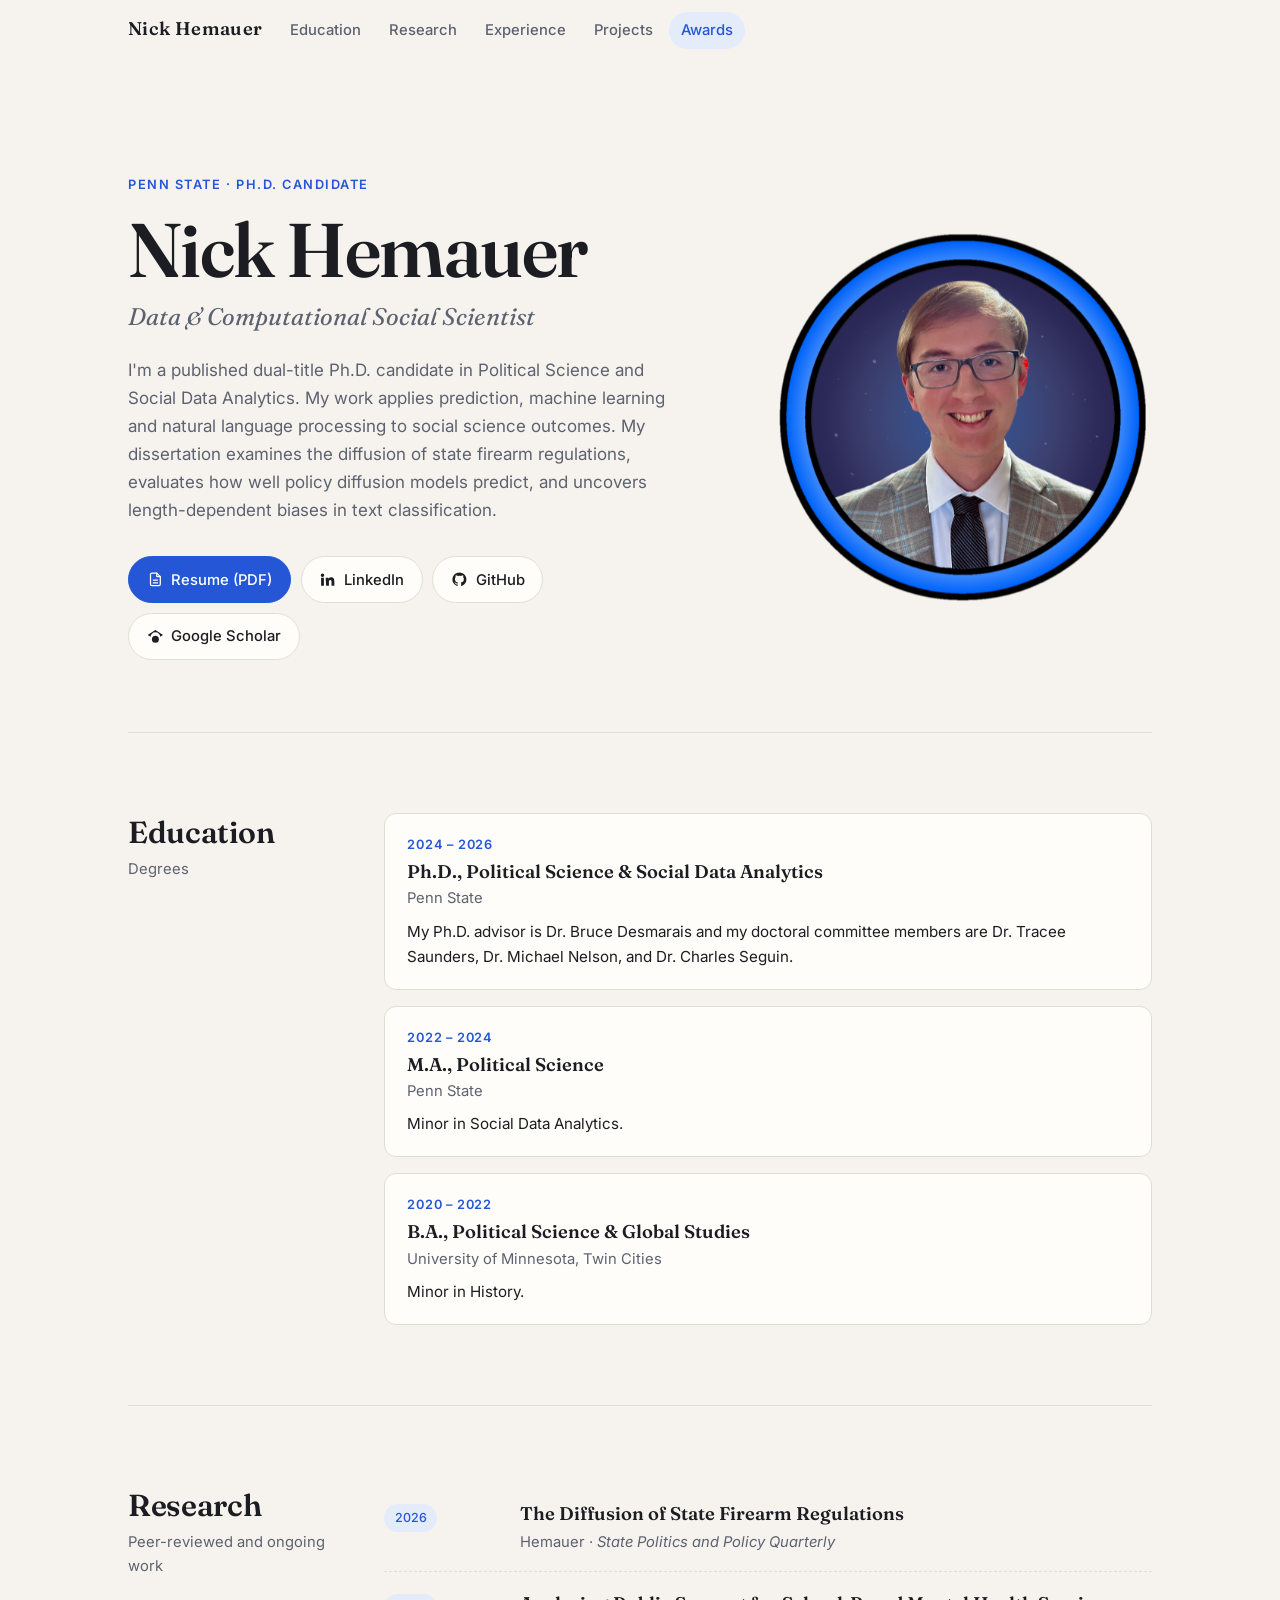
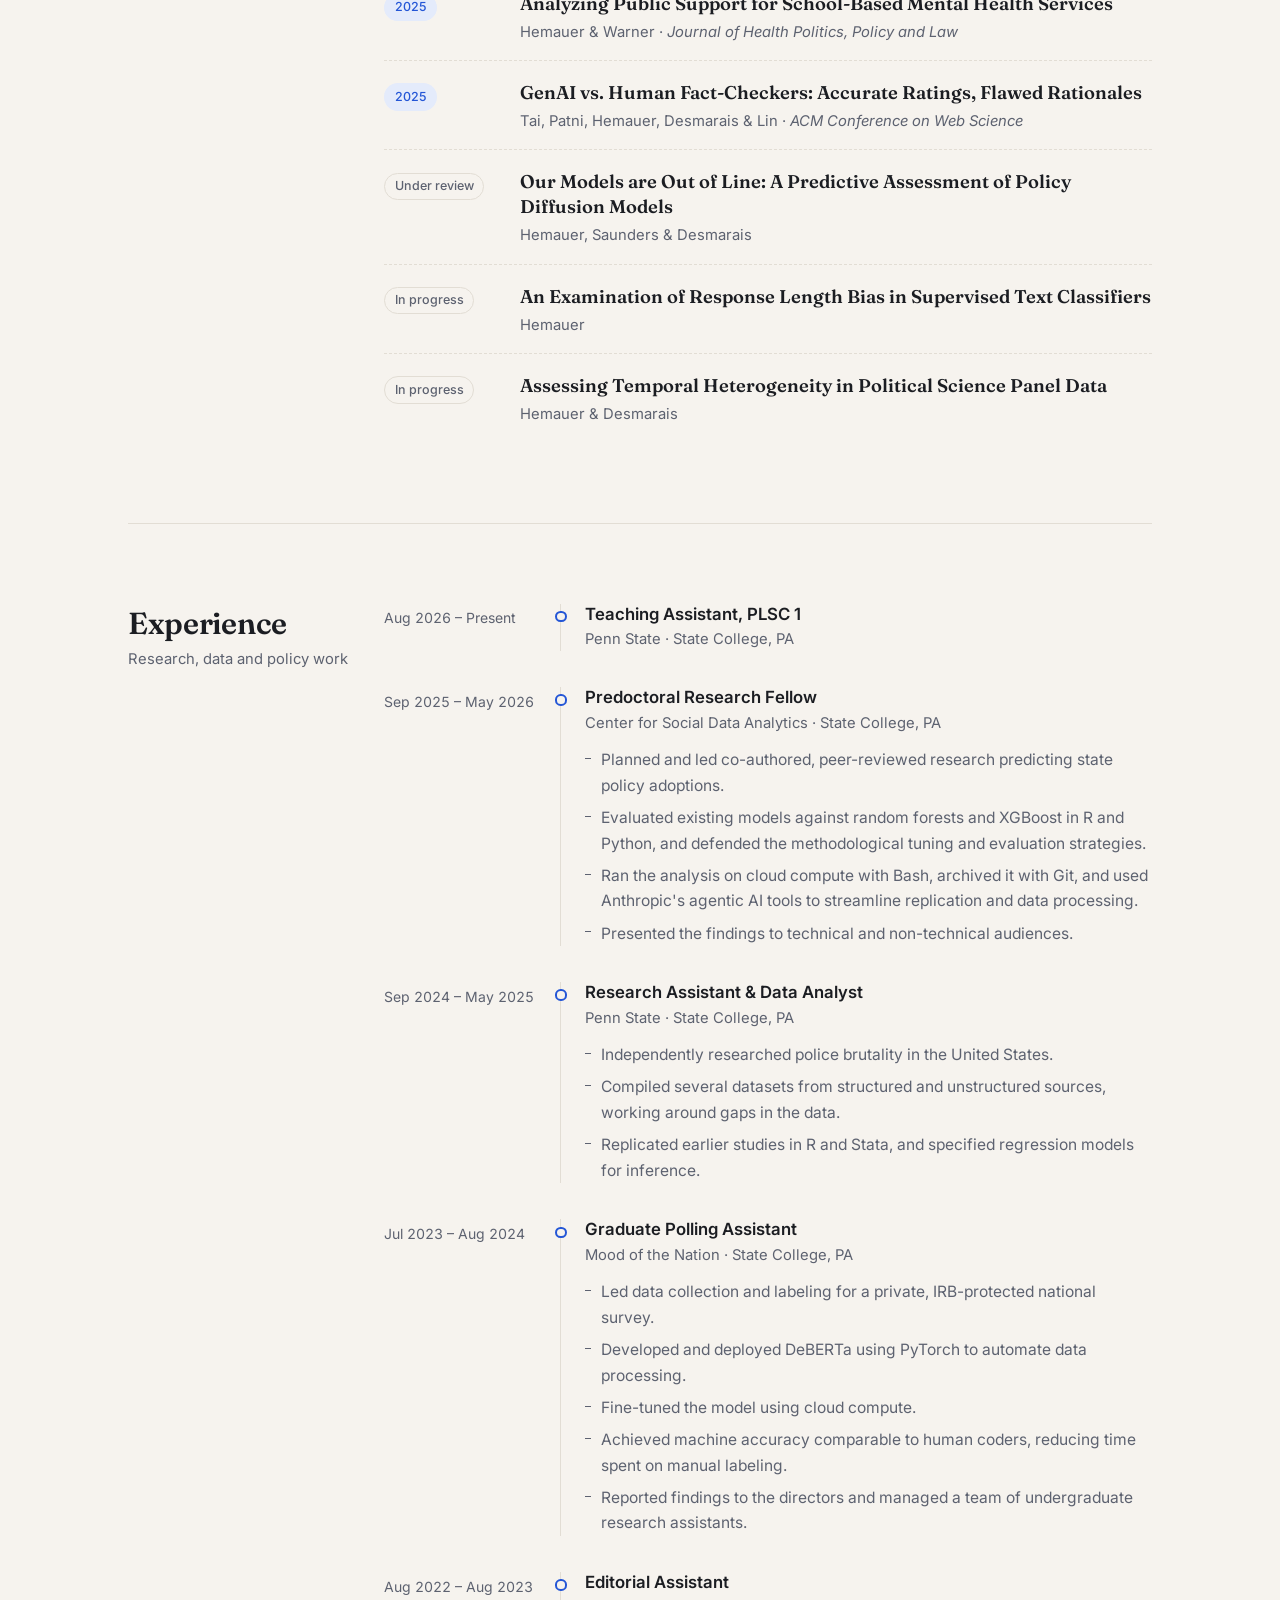
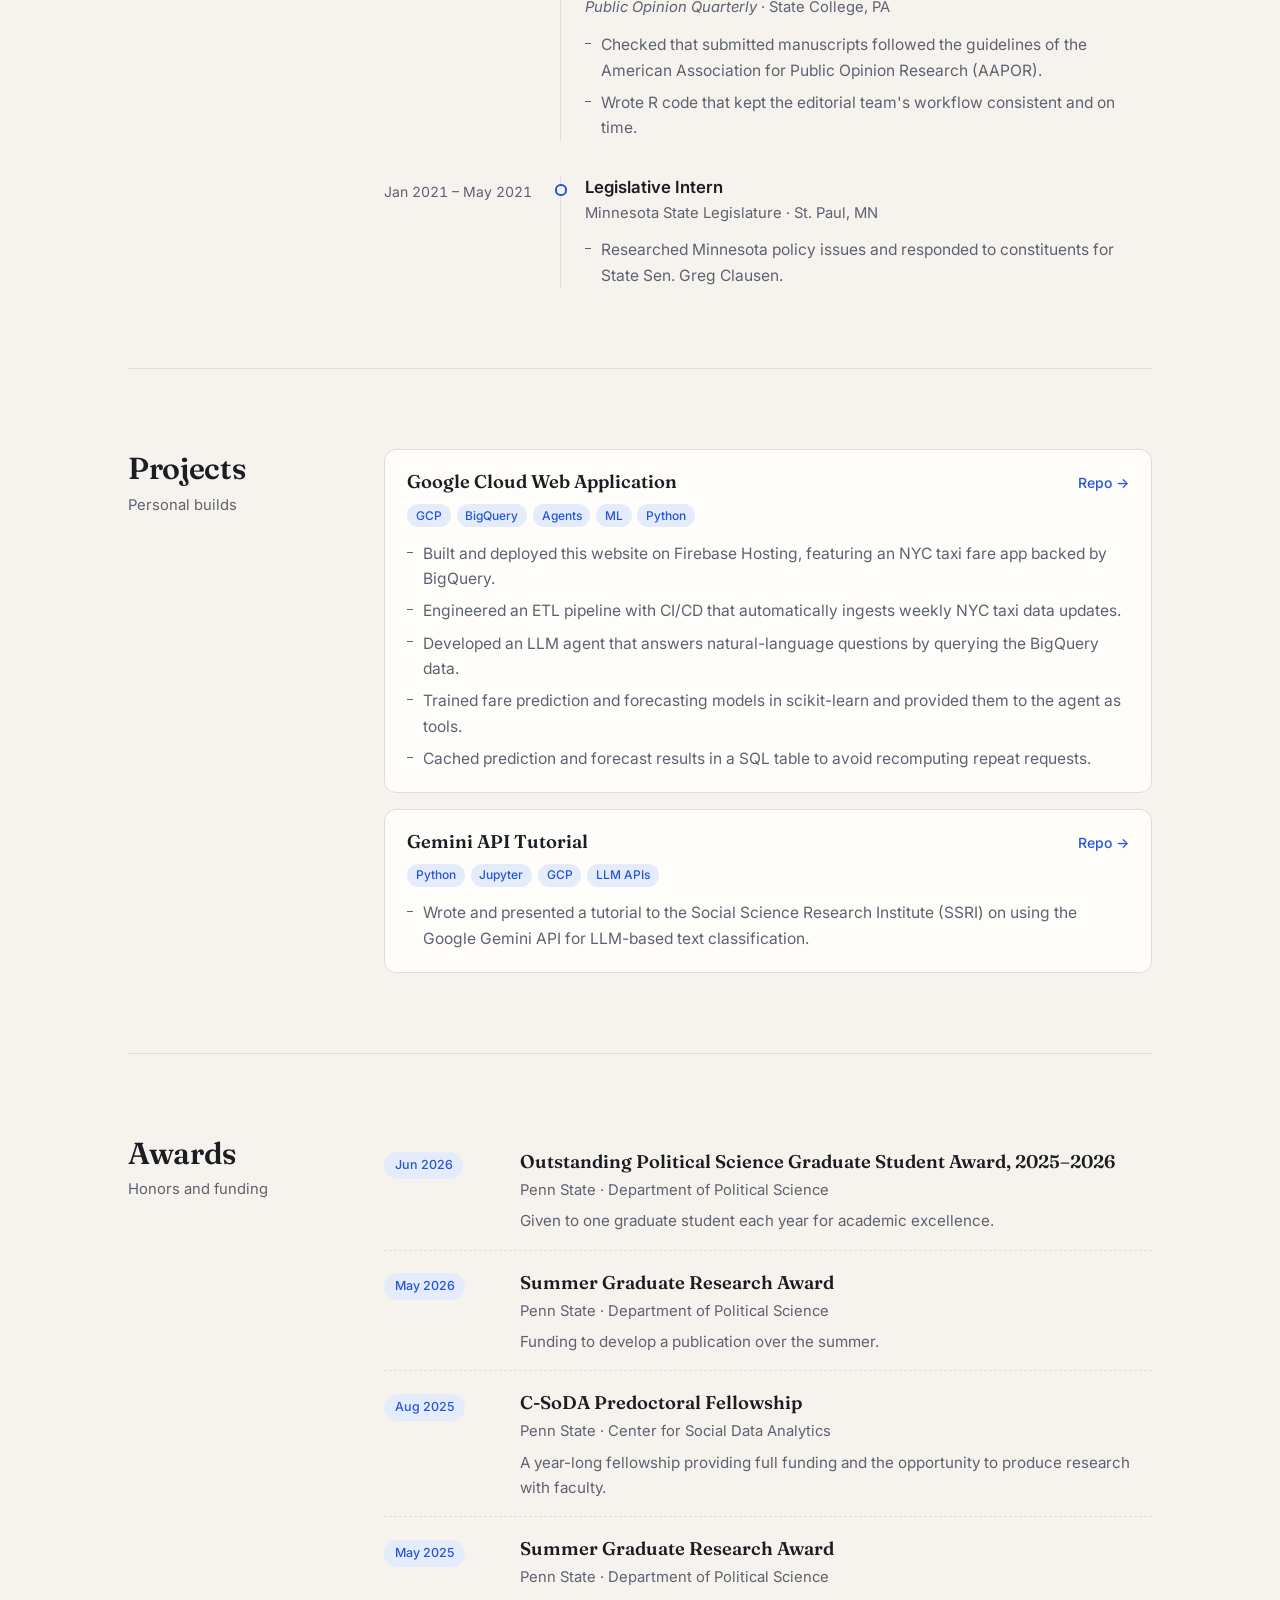
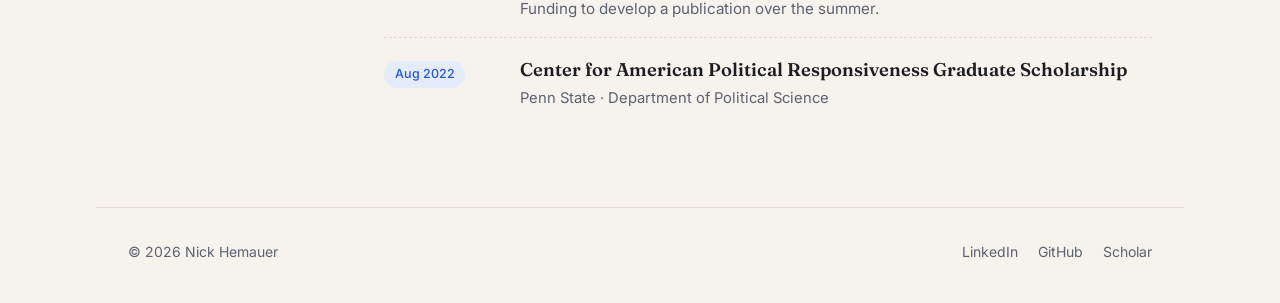
==== index.html @ c40c656d "Add projects and awards sections, and update the resume The Projects section mirrors the personal pr" ====
<!doctype html>
<html lang="en">
<head>
  <meta charset="utf-8">
  <meta name="viewport" content="width=device-width, initial-scale=1">
  <title>Nick Hemauer</title>
  <meta name="description" content="Nick Hemauer is a Ph.D. candidate in Political Science and Social Data Analytics at Penn State, working on machine learning, NLP and prediction in the social sciences.">
  <meta property="og:title" content="Nick Hemauer">
  <meta property="og:description" content="Ph.D. candidate in Political Science and Social Data Analytics at Penn State.">
  <meta property="og:image" content="assets/bluenick.png">
  <meta name="theme-color" content="#f6f3ee">

  <link rel="icon" href="assets/favicon.ico" sizes="any">
  <link rel="icon" type="image/png" sizes="32x32" href="assets/favicon-32x32.png">
  <link rel="icon" type="image/png" sizes="16x16" href="assets/favicon-16x16.png">
  <link rel="apple-touch-icon" href="assets/apple-touch-icon.png">
  <link rel="manifest" href="site.webmanifest">

  <link rel="preconnect" href="https://fonts.googleapis.com">
  <link rel="preconnect" href="https://fonts.gstatic.com" crossorigin>
  <link rel="stylesheet" href="https://fonts.googleapis.com/css2?family=Fraunces:opsz,wght@9..144,400;9..144,600&family=Inter:wght@400;500;600&display=swap">
  <link rel="stylesheet" href="style.css">

  <!-- Hides the page until its fonts load (1.2s at most), then fades it in,
       so it doesn't jump when the fonts swap in. -->
  <script>
    (function () {
      var root = document.documentElement;
      root.classList.add("js", "loading");
      var show = function () { root.classList.remove("loading"); };
      setTimeout(show, 1200);
      if (document.fonts && document.fonts.load) {
        Promise.all([
          document.fonts.load("600 1em Fraunces"),
          document.fonts.load("italic 400 1em Fraunces"),
          document.fonts.load("400 1em Inter"),
          document.fonts.load("600 1em Inter")
        ]).then(show, show);
      }
    })();
  </script>
  <script defer src="script.js"></script>

  <!-- Google Analytics, same property as the old site -->
  <script async src="https://www.googletagmanager.com/gtag/js?id=G-KH5GQMP4RF"></script>
  <script>
    window.dataLayer = window.dataLayer || [];
    function gtag(){dataLayer.push(arguments);}
    gtag('js', new Date());
    gtag('config', 'G-KH5GQMP4RF');
  </script>
</head>
<body>
  <a class="skip" href="#main">Skip to content</a>

  <header class="topbar">
    <div class="topbar-inner">
      <a class="mark" href="#top">Nick Hemauer</a>
      <nav aria-label="Sections">
        <ul class="nav">
          <li><a href="#education">Education</a></li>
          <li><a href="#research">Research</a></li>
          <li><a href="#experience">Experience</a></li>
          <li><a href="#projects">Projects</a></li>
          <li><a href="#awards">Awards</a></li>
        </ul>
      </nav>
    </div>
  </header>

  <main id="main">
    <!-- Intro -->
    <section class="hero" id="top">
      <div class="hero-text">
        <p class="eyebrow">Penn State &middot; Ph.D. Candidate</p>
        <h1>Nick Hemauer</h1>
        <p class="role">Data &amp; Computational Social Scientist</p>
        <p class="bio">
          I'm a published dual-title Ph.D. candidate in Political Science and Social Data
          Analytics. My work applies prediction, machine learning and natural language
          processing to social science outcomes. My dissertation examines the diffusion
          of state firearm regulations, evaluates how well policy diffusion models predict,
          and uncovers length-dependent biases in text classification.
        </p>
        <ul class="links">
          <li>
            <a class="btn btn-primary" href="assets/Nick_Hemauer_Resume_Public.pdf" target="_blank" rel="noopener">
              <svg viewBox="0 0 24 24" aria-hidden="true"><path d="M14 3H7a2 2 0 0 0-2 2v14a2 2 0 0 0 2 2h10a2 2 0 0 0 2-2V8z"/><path d="M14 3v5h5M9 13h6M9 17h6"/></svg>
              Resume (PDF)
            </a>
          </li>
          <li>
            <a class="btn" href="https://www.linkedin.com/in/nick-hemauer/" target="_blank" rel="noopener">
              <svg viewBox="0 0 24 24" aria-hidden="true" class="filled"><path d="M4.98 3.5a2.5 2.5 0 1 1 0 5 2.5 2.5 0 0 1 0-5zM3 9.5h4V21H3zM9.5 9.5h3.8v1.6h.06c.53-1 1.83-2.06 3.77-2.06 4.03 0 4.77 2.65 4.77 6.1V21h-4v-5.2c0-1.24-.02-2.84-1.73-2.84-1.73 0-2 1.35-2 2.75V21h-4z"/></svg>
              LinkedIn
            </a>
          </li>
          <li>
            <a class="btn" href="https://github.com/nhemauer" target="_blank" rel="noopener">
              <svg viewBox="0 0 24 24" aria-hidden="true" class="filled"><path d="M12 2a10 10 0 0 0-3.16 19.49c.5.09.68-.22.68-.48v-1.7c-2.78.6-3.37-1.34-3.37-1.34-.45-1.16-1.11-1.47-1.11-1.47-.91-.62.07-.6.07-.6 1 .07 1.53 1.03 1.53 1.03.9 1.52 2.34 1.08 2.91.83.09-.65.35-1.08.63-1.33-2.22-.25-4.55-1.11-4.55-4.94 0-1.09.39-1.98 1.03-2.68-.1-.25-.45-1.27.1-2.65 0 0 .84-.27 2.75 1.02a9.58 9.58 0 0 1 5 0c1.91-1.29 2.75-1.02 2.75-1.02.55 1.38.2 2.4.1 2.65.64.7 1.03 1.59 1.03 2.68 0 3.84-2.34 4.68-4.57 4.93.36.31.68.92.68 1.85v2.74c0 .27.18.58.69.48A10 10 0 0 0 12 2z"/></svg>
              GitHub
            </a>
          </li>
          <li>
            <a class="btn" href="https://scholar.google.com/citations?user=KtiGRW8AAAAJ&amp;hl=en" target="_blank" rel="noopener">
              <svg viewBox="0 0 24 24" aria-hidden="true" class="filled"><path d="M12 3 1 10l4 2.55V13a7 7 0 0 1 14 0v-.45L23 10zm0 8a5 5 0 1 0 0 10 5 5 0 0 0 0-10z"/></svg>
              Google Scholar
            </a>
          </li>
        </ul>
      </div>
      <figure class="portrait">
        <img src="assets/bluenick.png" width="1000" height="1000" alt="Portrait of Nick Hemauer">
      </figure>
    </section>

    <!-- Education -->
    <section class="section reveal" id="education">
      <header class="section-head">
        <h2>Education</h2>
        <p>Degrees</p>
      </header>
      <div class="degrees">
        <article class="degree">
          <p class="degree-when">2024 – 2026</p>
          <h3>Ph.D., Political Science &amp; Social Data Analytics</h3>
          <p class="meta">Penn State</p>
          <p>My Ph.D. advisor is Dr. Bruce Desmarais and my doctoral committee members are Dr. Tracee Saunders, Dr. Michael Nelson, and Dr. Charles Seguin.</p>
        </article>
        <article class="degree">
          <p class="degree-when">2022 – 2024</p>
          <h3>M.A., Political Science</h3>
          <p class="meta">Penn State</p>
          <p>Minor in Social Data Analytics.</p>
        </article>
        <article class="degree">
          <p class="degree-when">2020 – 2022</p>
          <h3>B.A., Political Science &amp; Global Studies</h3>
          <p class="meta">University of Minnesota, Twin Cities</p>
          <p>Minor in History.</p>
        </article>
      </div>
    </section>

    <!-- Research -->
    <section class="section reveal" id="research">
      <header class="section-head">
        <h2>Research</h2>
        <p>Peer-reviewed and ongoing work</p>
      </header>
      <ol class="pubs">
        <li class="pub">
          <span class="pub-status published">2026</span>
          <div>
            <h3>The Diffusion of State Firearm Regulations</h3>
            <p class="meta">Hemauer &middot; <em>State Politics and Policy Quarterly</em></p>
          </div>
        </li>
        <li class="pub">
          <span class="pub-status published">2025</span>
          <div>
            <h3>Analyzing Public Support for School-Based Mental Health Services</h3>
            <p class="meta">Hemauer &amp; Warner &middot; <em>Journal of Health Politics, Policy and Law</em></p>
          </div>
        </li>
        <li class="pub">
          <span class="pub-status published">2025</span>
          <div>
            <h3>GenAI vs. Human Fact-Checkers: Accurate Ratings, Flawed Rationales</h3>
            <p class="meta">Tai, Patni, Hemauer, Desmarais &amp; Lin &middot; <em>ACM Conference on Web Science</em></p>
          </div>
        </li>
        <li class="pub">
          <span class="pub-status">Under review</span>
          <div>
            <h3>Our Models are Out of Line: A Predictive Assessment of Policy Diffusion Models</h3>
            <p class="meta">Hemauer, Saunders &amp; Desmarais</p>
          </div>
        </li>
        <li class="pub">
          <span class="pub-status">In progress</span>
          <div>
            <h3>An Examination of Response Length Bias in Supervised Text Classifiers</h3>
            <p class="meta">Hemauer</p>
          </div>
        </li>
        <li class="pub">
          <span class="pub-status">In progress</span>
          <div>
            <h3>Assessing Temporal Heterogeneity in Political Science Panel Data</h3>
            <p class="meta">Hemauer &amp; Desmarais</p>
          </div>
        </li>
      </ol>
    </section>

    <!-- Experience -->
    <section class="section reveal" id="experience">
      <header class="section-head">
        <h2>Experience</h2>
        <p>Research, data and policy work</p>
      </header>
      <ol class="timeline">
        <li class="job">
          <div class="job-when">Aug 2026 – Present</div>
          <div class="job-body">
            <h3>Teaching Assistant, PLSC 1</h3>
            <p class="meta">Penn State &middot; State College, PA</p>
          </div>
        </li>
        <li class="job">
          <div class="job-when">Sep 2025 – May 2026</div>
          <div class="job-body">
            <h3>Predoctoral Research Fellow</h3>
            <p class="meta">Center for Social Data Analytics &middot; State College, PA</p>
            <ul>
              <li>Planned and led co-authored, peer-reviewed research predicting state policy adoptions.</li>
              <li>Evaluated existing models against random forests and XGBoost in R and Python, and defended the methodological tuning and evaluation strategies.</li>
              <li>Ran the analysis on cloud compute with Bash, archived it with Git, and used Anthropic's agentic AI tools to streamline replication and data processing.</li>
              <li>Presented the findings to technical and non-technical audiences.</li>
            </ul>
          </div>
        </li>
        <li class="job">
          <div class="job-when">Sep 2024 – May 2025</div>
          <div class="job-body">
            <h3>Research Assistant &amp; Data Analyst</h3>
            <p class="meta">Penn State &middot; State College, PA</p>
            <ul>
              <li>Independently researched police brutality in the United States.</li>
              <li>Compiled several datasets from structured and unstructured sources, working around gaps in the data.</li>
              <li>Replicated earlier studies in R and Stata, and specified regression models for inference.</li>
            </ul>
          </div>
        </li>
        <li class="job">
          <div class="job-when">Jul 2023 – Aug 2024</div>
          <div class="job-body">
            <h3>Graduate Polling Assistant</h3>
            <p class="meta">Mood of the Nation &middot; State College, PA</p>
            <ul>
              <li>Led data collection and labeling for a private, IRB-protected national survey.</li>
              <li>Developed and deployed DeBERTa using PyTorch to automate data processing.</li>
              <li>Fine-tuned the model using cloud compute.</li>
              <li>Achieved machine accuracy comparable to human coders, reducing time spent on manual labeling.</li>
              <li>Reported findings to the directors and managed a team of undergraduate research assistants.</li>
            </ul>
          </div>
        </li>
        <li class="job">
          <div class="job-when">Aug 2022 – Aug 2023</div>
          <div class="job-body">
            <h3>Editorial Assistant</h3>
            <p class="meta"><em>Public Opinion Quarterly</em> &middot; State College, PA</p>
            <ul>
              <li>Checked that submitted manuscripts followed the guidelines of the American Association for Public Opinion Research (AAPOR).</li>
              <li>Wrote R code that kept the editorial team's workflow consistent and on time.</li>
            </ul>
          </div>
        </li>
        <li class="job">
          <div class="job-when">Jan 2021 – May 2021</div>
          <div class="job-body">
            <h3>Legislative Intern</h3>
            <p class="meta">Minnesota State Legislature &middot; St. Paul, MN</p>
            <ul>
              <li>Researched Minnesota policy issues and responded to constituents for State Sen. Greg Clausen.</li>
            </ul>
          </div>
        </li>
      </ol>
    </section>

    <!-- Projects -->
    <section class="section reveal" id="projects">
      <header class="section-head">
        <h2>Projects</h2>
        <p>Personal builds</p>
      </header>
      <div class="projects">
        <article class="project">
          <div class="project-head">
            <h3>Google Cloud Web Application</h3>
            <a class="project-link" href="https://github.com/nhemauer/NYC-Traffic-Analysis" target="_blank" rel="noopener">Repo &rarr;</a>
          </div>
          <ul class="tags" aria-label="Tools">
            <li>GCP</li><li>BigQuery</li><li>Agents</li><li>ML</li><li>Python</li>
          </ul>
          <ul class="project-points">
            <li>Built and deployed this website on Firebase Hosting, featuring an NYC taxi fare app backed by BigQuery.</li>
            <li>Engineered an ETL pipeline with CI/CD that automatically ingests weekly NYC taxi data updates.</li>
            <li>Developed an LLM agent that answers natural-language questions by querying the BigQuery data.</li>
            <li>Trained fare prediction and forecasting models in scikit-learn and provided them to the agent as tools.</li>
            <li>Cached prediction and forecast results in a SQL table to avoid recomputing repeat requests.</li>
          </ul>
        </article>
        <article class="project">
          <div class="project-head">
            <h3>Gemini API Tutorial</h3>
            <a class="project-link" href="https://github.com/nhemauer/Gemini_API_Tutorial" target="_blank" rel="noopener">Repo &rarr;</a>
          </div>
          <ul class="tags" aria-label="Tools">
            <li>Python</li><li>Jupyter</li><li>GCP</li><li>LLM APIs</li>
          </ul>
          <ul class="project-points">
            <li>Wrote and presented a tutorial to the Social Science Research Institute (SSRI) on using the Google Gemini API for LLM-based text classification.</li>
          </ul>
        </article>
      </div>
    </section>

    <!-- Awards -->
    <section class="section reveal" id="awards">
      <header class="section-head">
        <h2>Awards</h2>
        <p>Honors and funding</p>
      </header>
      <ol class="pubs">
        <li class="pub">
          <span class="pub-status published">Jun 2026</span>
          <div>
            <h3>Outstanding Political Science Graduate Student Award, 2025–2026</h3>
            <p class="meta">Penn State &middot; Department of Political Science</p>
            <p class="award-note">Given to one graduate student each year for academic excellence.</p>
          </div>
        </li>
        <li class="pub">
          <span class="pub-status published">May 2026</span>
          <div>
            <h3>Summer Graduate Research Award</h3>
            <p class="meta">Penn State &middot; Department of Political Science</p>
            <p class="award-note">Funding to develop a publication over the summer.</p>
          </div>
        </li>
        <li class="pub">
          <span class="pub-status published">Aug 2025</span>
          <div>
            <h3>C-SoDA Predoctoral Fellowship</h3>
            <p class="meta">Penn State &middot; Center for Social Data Analytics</p>
            <p class="award-note">A year-long fellowship providing full funding and the opportunity to produce research with faculty.</p>
          </div>
        </li>
        <li class="pub">
          <span class="pub-status published">May 2025</span>
          <div>
            <h3>Summer Graduate Research Award</h3>
            <p class="meta">Penn State &middot; Department of Political Science</p>
            <p class="award-note">Funding to develop a publication over the summer.</p>
          </div>
        </li>
        <li class="pub">
          <span class="pub-status published">Aug 2022</span>
          <div>
            <h3>Center for American Political Responsiveness Graduate Scholarship</h3>
            <p class="meta">Penn State &middot; Department of Political Science</p>
          </div>
        </li>
      </ol>
    </section>

  </main>

  <footer class="footer">
    <p>&copy; <span id="year">2026</span> Nick Hemauer</p>
    <ul class="footer-links">
      <li><a href="https://www.linkedin.com/in/nick-hemauer/" target="_blank" rel="noopener">LinkedIn</a></li>
      <li><a href="https://github.com/nhemauer" target="_blank" rel="noopener">GitHub</a></li>
      <li><a href="https://scholar.google.com/citations?user=KtiGRW8AAAAJ&amp;hl=en" target="_blank" rel="noopener">Scholar</a></li>
    </ul>
  </footer>
</body>
</html>
---- style.css ----
/* ---------- Theme tokens ---------- */
:root {
  --bg: #f6f3ee;
  --surface: #fffdf9;
  --ink: #1b1d22;
  --muted: #5d6270;
  --line: #e2ddd4;
  --accent: #2456d6;
  --accent-ink: #ffffff;
  --accent-soft: #e4ebfb;
  --shadow: 0 1px 2px rgb(20 20 30 / 0.05), 0 8px 24px rgb(20 20 30 / 0.06);

  --serif: "Fraunces", Georgia, "Times New Roman", serif;
  --sans: "Inter", system-ui, -apple-system, "Segoe UI", Roboto, sans-serif;
  --max: 68rem;
  --gutter: clamp(1rem, 4vw, 2rem);
  color-scheme: light;
}

/* ---------- Base ---------- */
*, *::before, *::after { box-sizing: border-box; }

html { scroll-behavior: smooth; scroll-padding-top: 5rem; }

body {
  margin: 0;
  background: var(--bg);
  color: var(--ink);
  font: 400 1.0625rem/1.65 var(--sans);
  -webkit-font-smoothing: antialiased;
}

h1, h2, h3 { margin: 0; line-height: 1.2; }
p { margin: 0; }
a { color: var(--accent); text-underline-offset: 0.2em; }
img { max-width: 100%; display: block; }
ul, ol { margin: 0; padding: 0; list-style: none; }

:focus-visible { outline: 2px solid var(--accent); outline-offset: 3px; border-radius: 4px; }

.skip {
  position: absolute; left: 1rem; top: -3rem;
  background: var(--accent); color: var(--accent-ink);
  padding: 0.5rem 1rem; border-radius: 6px; z-index: 20;
}
.skip:focus { top: 1rem; }

main, .topbar-inner, .footer {
  max-width: var(--max);
  margin-inline: auto;
  padding-inline: var(--gutter);
}

/* ---------- Top bar ---------- */
.topbar {
  position: sticky;
  top: 0;
  z-index: 10;
  background: color-mix(in srgb, var(--bg) 82%, transparent);
  backdrop-filter: blur(10px);
  -webkit-backdrop-filter: blur(10px);
  border-bottom: 1px solid transparent;
  transition: border-color 0.2s;
}
.topbar.scrolled { border-bottom-color: var(--line); }

.topbar-inner {
  display: flex;
  align-items: baseline; /* name and tabs sit on the same text line */
  gap: 1rem;
  padding-block: 0.75rem;
}

.mark {
  font: 600 1.15rem/1.2 var(--serif);
  color: var(--ink);
  text-decoration: none;
  letter-spacing: 0.02em;
}

.nav { display: flex; gap: 0.25rem; margin-left: auto; }
.nav a {
  display: block;
  padding: 0.4rem 0.75rem;
  border-radius: 999px;
  color: var(--muted);
  font-size: 0.925rem;
  font-weight: 500;
  text-decoration: none;
  transition: color 0.15s, background-color 0.15s;
}
.nav a:hover { color: var(--ink); }
.nav a.active { color: var(--accent); background: var(--accent-soft); }

/* ---------- Hero ---------- */
.hero {
  display: grid;
  grid-template-columns: minmax(0, 1.5fr) minmax(0, 1fr);
  align-items: center;
  gap: clamp(2rem, 6vw, 5rem);
  padding-block: clamp(3rem, 9vw, 7rem) clamp(2.5rem, 6vw, 4.5rem);
  border-bottom: 1px solid var(--line);
}

.eyebrow {
  color: var(--accent);
  font-size: 0.8rem;
  font-weight: 600;
  letter-spacing: 0.12em;
  text-transform: uppercase;
  margin-bottom: 1rem;
}

.hero h1 {
  font: 600 clamp(2.75rem, 7vw, 4.75rem)/1.02 var(--serif);
  letter-spacing: -0.02em;
}

.role {
  font: 400 clamp(1.2rem, 2.4vw, 1.5rem)/1.3 var(--serif);
  font-style: italic;
  color: var(--muted);
  margin-top: 0.75rem;
}

.bio {
  max-width: 36rem;
  margin-top: 1.5rem;
  color: var(--muted);
}

.links {
  display: flex;
  flex-wrap: wrap;
  gap: 0.6rem;
  margin-top: 2rem;
}

.btn {
  display: inline-flex;
  align-items: center;
  gap: 0.5rem;
  padding: 0.65rem 1.1rem;
  border: 1px solid var(--line);
  border-radius: 999px;
  background: var(--surface);
  color: var(--ink);
  font-size: 0.925rem;
  font-weight: 500;
  text-decoration: none;
  transition: transform 0.15s, border-color 0.15s, box-shadow 0.15s;
}
.btn:hover { transform: translateY(-1px); border-color: var(--accent); box-shadow: var(--shadow); }
.btn svg {
  width: 1.05rem; height: 1.05rem; flex: none;
  fill: none; stroke: currentColor; stroke-width: 1.8; stroke-linecap: round; stroke-linejoin: round;
}
.btn svg.filled { fill: currentColor; stroke: none; }
.btn-primary { background: var(--accent); border-color: var(--accent); color: var(--accent-ink); }

.portrait { margin: 0; justify-self: center; width: min(100%, 24rem); }
.portrait img { width: 100%; height: auto; }

/* ---------- Sections ---------- */
.section {
  display: grid;
  grid-template-columns: 14rem minmax(0, 1fr);
  gap: 2rem;
  padding-block: clamp(3rem, 7vw, 5rem);
  border-bottom: 1px solid var(--line);
}
.section:last-child { border-bottom: 0; }

.section-head h2 { font: 600 1.9rem var(--serif); letter-spacing: -0.01em; }
.section-head p { color: var(--muted); font-size: 0.925rem; margin-top: 0.35rem; }
@media (min-width: 761px) {
  .section-head { position: sticky; top: 6rem; align-self: start; }
}

h3 { font-size: 1.05rem; font-weight: 600; }
.meta { color: var(--muted); font-size: 0.925rem; margin-top: 0.2rem; }

/* Publications */
.pubs { display: grid; gap: 0.25rem; }
.pub {
  display: grid;
  grid-template-columns: 7.5rem minmax(0, 1fr);
  gap: 1rem;
  padding: 1rem 0;
  border-bottom: 1px dashed var(--line);
}
.pub:last-child { border-bottom: 0; }
.pub h3 { font: 600 1.15rem/1.35 var(--serif); }
.pub-status {
  align-self: start;
  justify-self: start;
  padding: 0.15rem 0.6rem;
  border: 1px solid var(--line);
  border-radius: 999px;
  color: var(--muted);
  font-size: 0.78rem;
  font-weight: 500;
  white-space: nowrap;
  margin-top: 0.15rem;
}
.pub-status.published { background: var(--accent-soft); border-color: transparent; color: var(--accent); }

/* Experience timeline */
.timeline { position: relative; }
.job {
  display: grid;
  grid-template-columns: 9.5rem minmax(0, 1fr);
  gap: 1.5rem;
  padding-bottom: 2.25rem;
}
.job:last-child { padding-bottom: 0; }
.job-when { color: var(--muted); font-size: 0.875rem; font-variant-numeric: tabular-nums; padding-top: 0.15rem; }
.job-body {
  position: relative;
  padding-left: 1.5rem;
  border-left: 1px solid var(--line);
}
.job-body::before {
  content: "";
  position: absolute;
  left: -0.35rem; top: 0.45rem;
  width: 0.7rem; height: 0.7rem;
  border-radius: 50%;
  background: var(--bg);
  border: 2px solid var(--accent);
}
.job-body ul { margin-top: 0.75rem; display: grid; gap: 0.4rem; }
.job-body li {
  position: relative;
  padding-left: 1rem;
  color: var(--muted);
  font-size: 0.975rem;
}
.job-body li::before {
  content: "";
  position: absolute;
  left: 0; top: 0.7em;
  width: 0.35rem; height: 1px;
  background: var(--muted);
}

/* Education */
.degrees { display: grid; gap: 1rem; }
.degree {
  padding: 1.25rem 1.4rem;
  background: var(--surface);
  border: 1px solid var(--line);
  border-radius: 12px;
}
.degree-when { color: var(--accent); font-size: 0.8rem; font-weight: 600; letter-spacing: 0.06em; margin-bottom: 0.3rem; }
.degree h3 { font: 600 1.15rem var(--serif); }
.degree .meta + p { margin-top: 0.5rem; font-size: 0.95rem; }

/* Projects */
.projects { display: grid; gap: 1rem; }
.project {
  padding: 1.25rem 1.4rem;
  background: var(--surface);
  border: 1px solid var(--line);
  border-radius: 12px;
}
.project-head {
  display: flex;
  flex-wrap: wrap;
  align-items: baseline;
  justify-content: space-between;
  gap: 0.25rem 1rem;
}
.project h3 { font: 600 1.15rem var(--serif); }
.project-link { font-size: 0.875rem; font-weight: 500; text-decoration: none; white-space: nowrap; }
.project-link:hover { text-decoration: underline; }
.tags { display: flex; flex-wrap: wrap; gap: 0.35rem; margin-top: 0.6rem; }
.tags li {
  padding: 0.1rem 0.55rem;
  border-radius: 999px;
  background: var(--accent-soft);
  color: var(--accent);
  font-size: 0.75rem;
  font-weight: 500;
}
.project-points { margin-top: 0.85rem; display: grid; gap: 0.4rem; }
.project-points li {
  position: relative;
  padding-left: 1rem;
  color: var(--muted);
  font-size: 0.975rem;
}
.project-points li::before {
  content: "";
  position: absolute;
  left: 0; top: 0.7em;
  width: 0.35rem; height: 1px;
  background: var(--muted);
}

/* Awards (reuse the publication list layout) */
.award-note { color: var(--muted); font-size: 0.95rem; margin-top: 0.4rem; }

/* ---------- Footer ---------- */
.footer {
  display: flex;
  flex-wrap: wrap;
  justify-content: space-between;
  gap: 1rem;
  padding-block: 2rem 2.5rem;
  border-top: 1px solid var(--line);
  color: var(--muted);
  font-size: 0.875rem;
}
.footer-links { display: flex; gap: 1.25rem; }
.footer-links a { color: var(--muted); text-decoration: none; }
.footer-links a:hover { color: var(--accent); }

/* ---------- Scroll reveal (only when JS is running) ---------- */
.js .reveal { opacity: 0; transform: translateY(16px); transition: opacity 0.6s ease, transform 0.6s ease; }
.js .reveal.visible { opacity: 1; transform: none; }

/* Page fade-in: hidden while fonts load, then fades in as the intro rises. */
body { transition: opacity 0.7s ease; }
html.loading body { opacity: 0; }

html:not(.loading) .hero-text > *,
html:not(.loading) .portrait { animation: rise 0.8s ease both; }
.hero-text > :nth-child(2) { animation-delay: 0.05s; }
.hero-text > :nth-child(3) { animation-delay: 0.1s; }
.hero-text > :nth-child(4) { animation-delay: 0.15s; }
.hero-text > :nth-child(5) { animation-delay: 0.2s; }
.portrait { animation-delay: 0.15s; }
@keyframes rise { from { opacity: 0; transform: translateY(12px); } }

@media (prefers-reduced-motion: reduce) {
  html { scroll-behavior: auto; }
  *, *::before, *::after { animation: none !important; transition: none !important; }
  .js .reveal { opacity: 1; transform: none; }
}

/* ---------- Narrow screens ---------- */
@media (max-width: 760px) {
  .nav { display: none; }

  .hero { grid-template-columns: 1fr; text-align: left; }
  .portrait { grid-row: 1; justify-self: start; width: 10rem; }

  .section { grid-template-columns: 1fr; gap: 1.5rem; }
  .pub { grid-template-columns: 1fr; gap: 0.4rem; }
  .job { grid-template-columns: 1fr; gap: 0.4rem; }
  .job-when { padding-left: 1.5rem; }
}
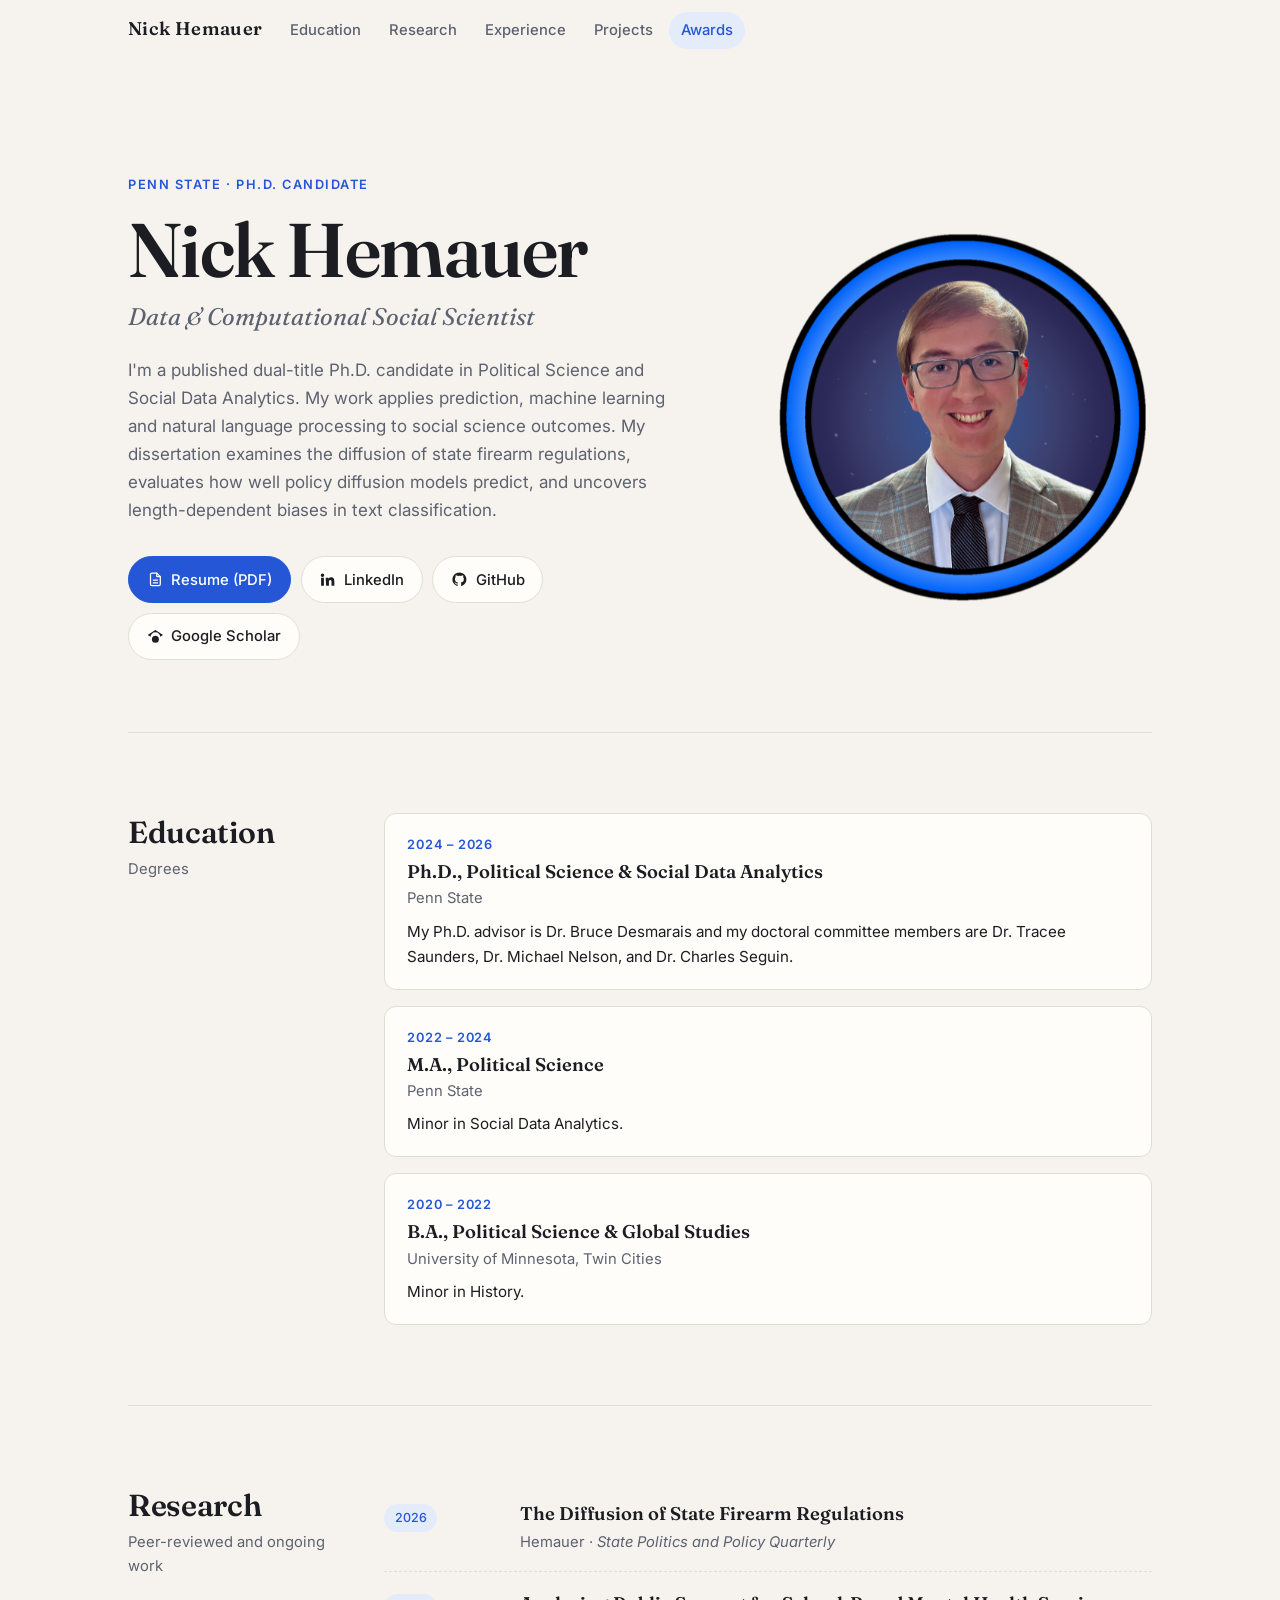
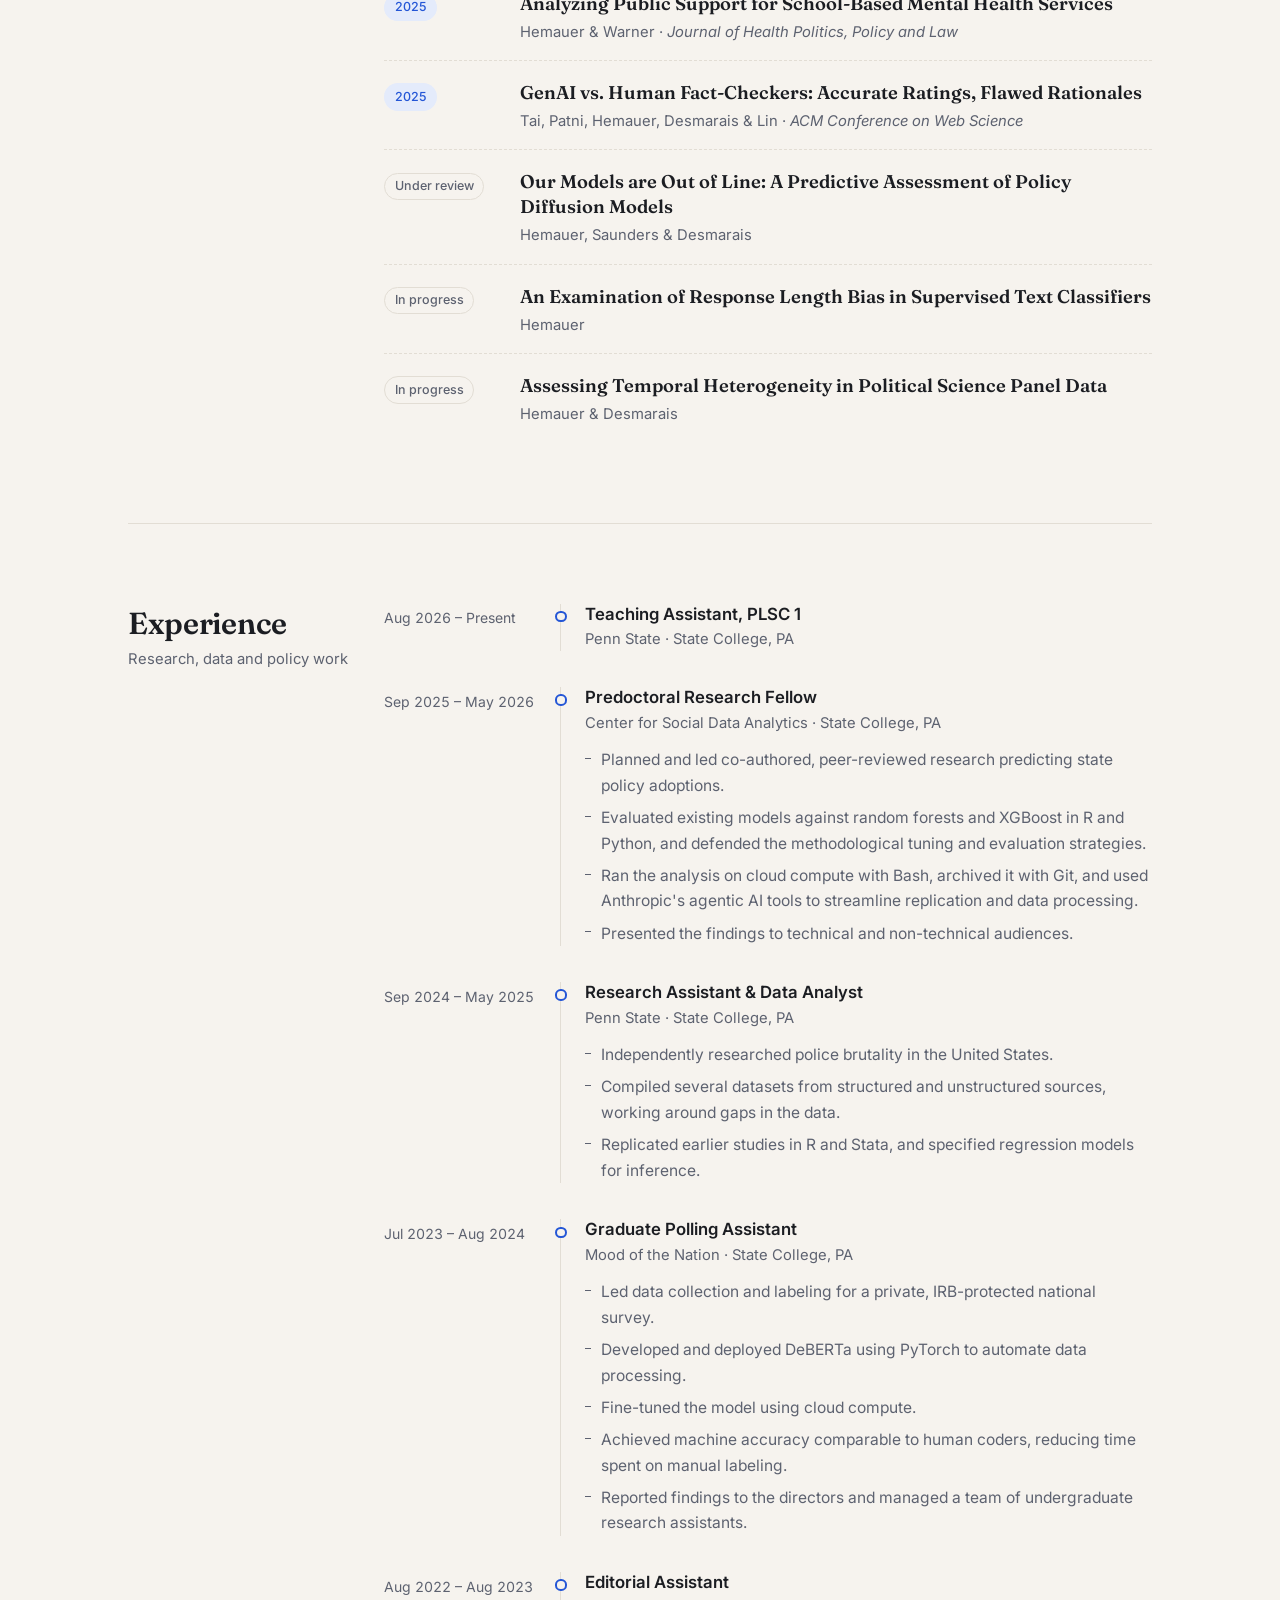
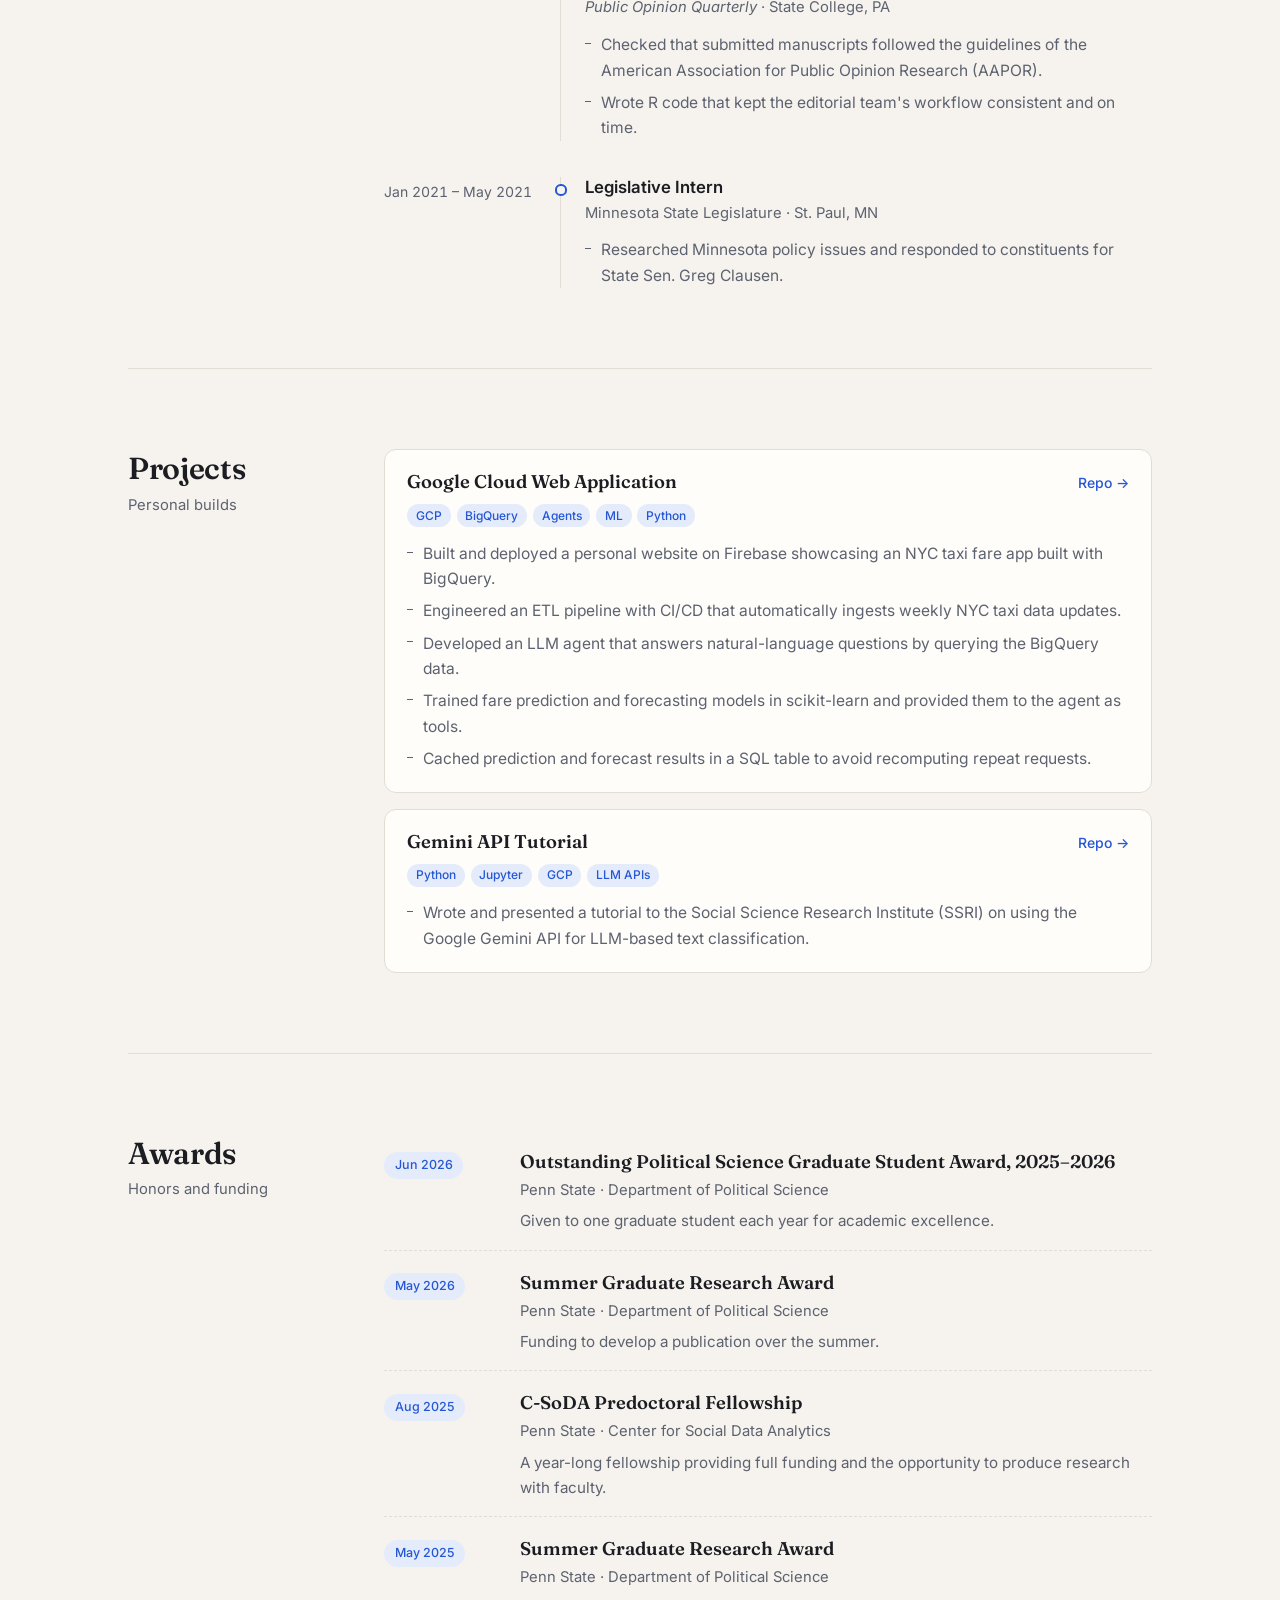
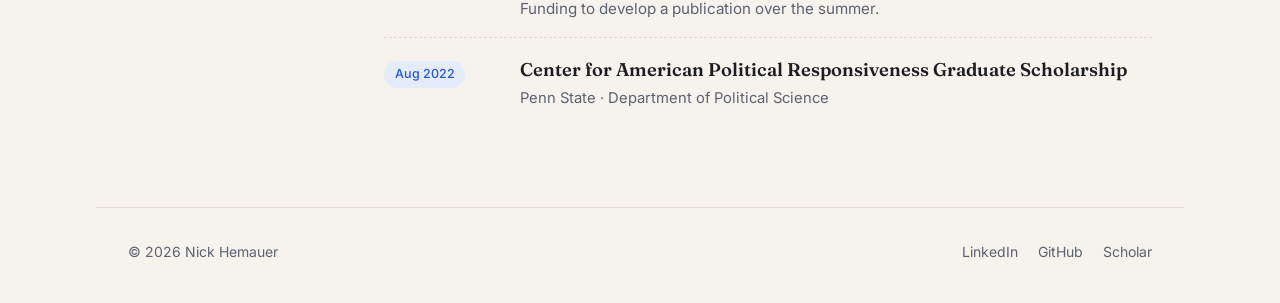
==== commit 7bae736d: "Update the resume and match the website project bullet to it Co-Authored-By: Claude Opus 5.5 <norepl" ====
--- a/index.html
+++ b/index.html
@@ -287,7 +287,7 @@
             <li>GCP</li><li>BigQuery</li><li>Agents</li><li>ML</li><li>Python</li>
           </ul>
           <ul class="project-points">
-            <li>Built and deployed this website on Firebase Hosting, featuring an NYC taxi fare app backed by BigQuery.</li>
+            <li>Built and deployed a personal website on Firebase showcasing an NYC taxi fare app built with BigQuery.</li>
             <li>Engineered an ETL pipeline with CI/CD that automatically ingests weekly NYC taxi data updates.</li>
             <li>Developed an LLM agent that answers natural-language questions by querying the BigQuery data.</li>
             <li>Trained fare prediction and forecasting models in scikit-learn and provided them to the agent as tools.</li>
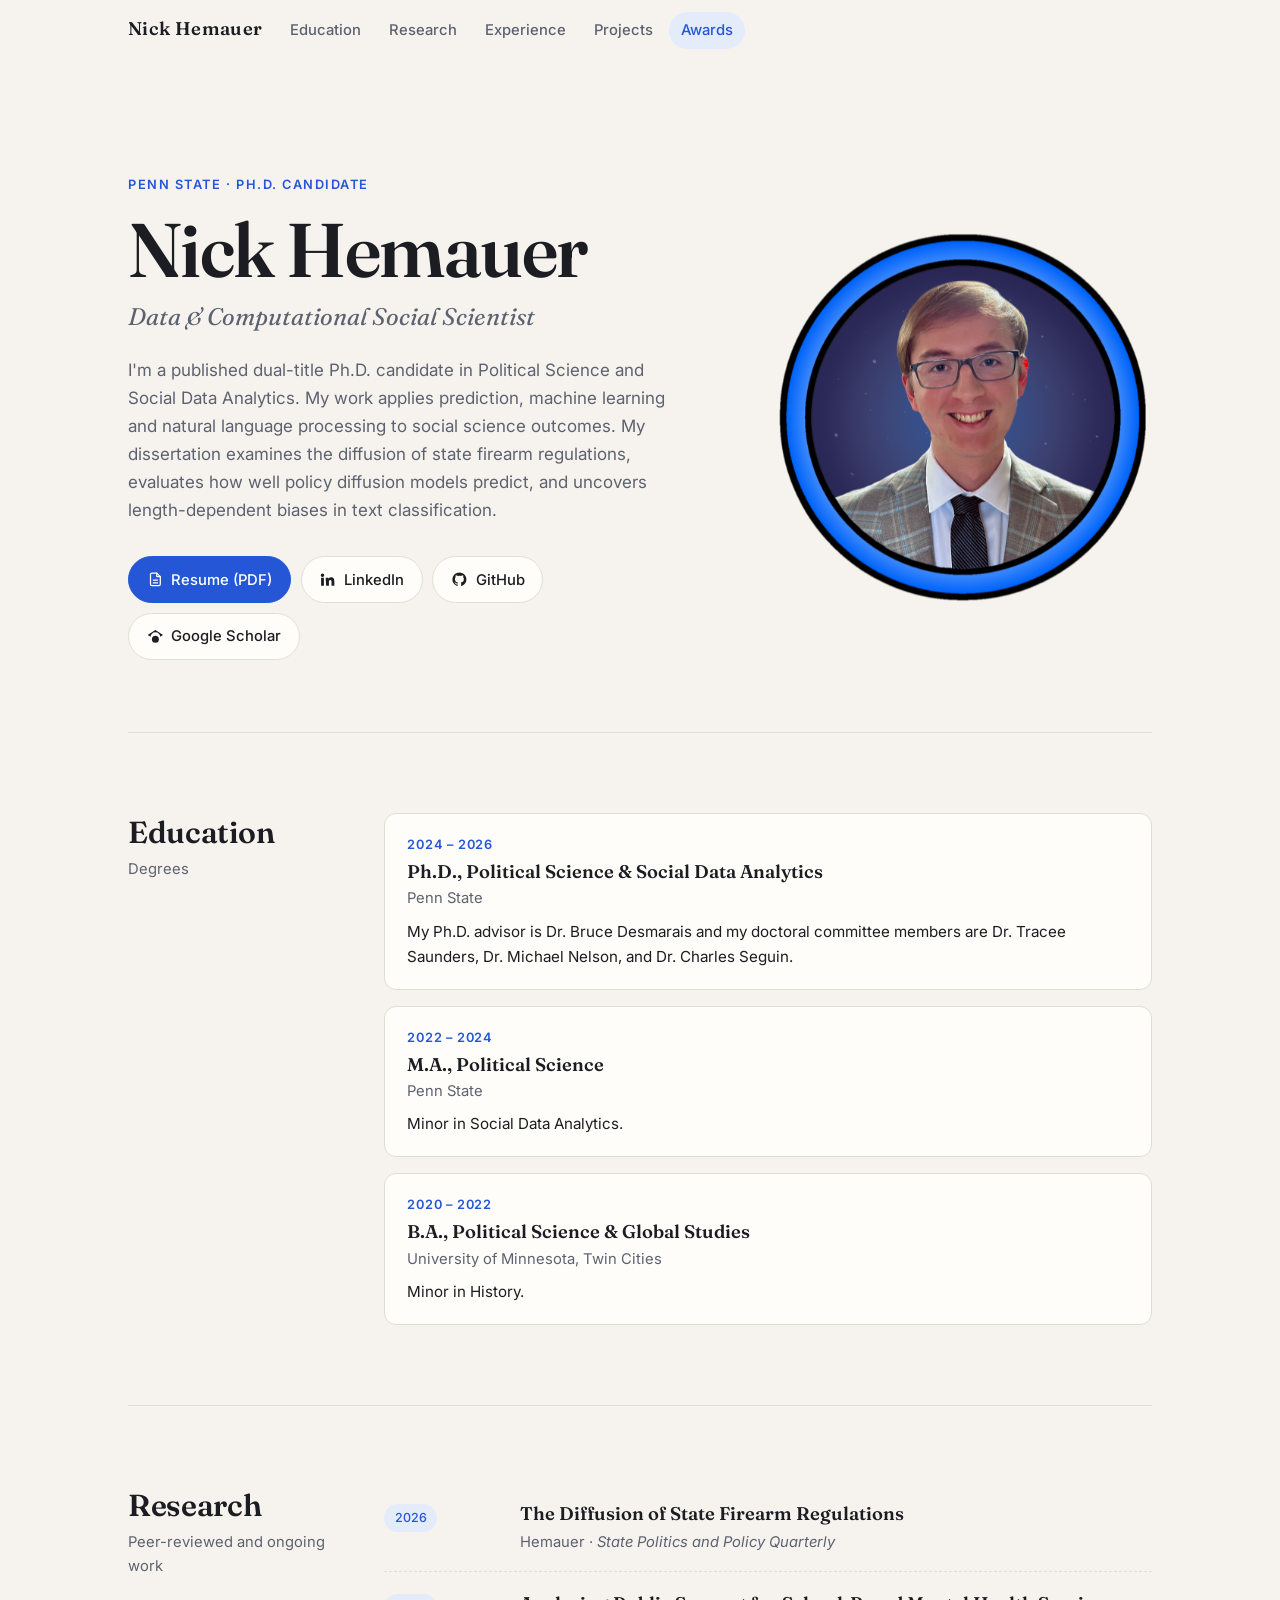
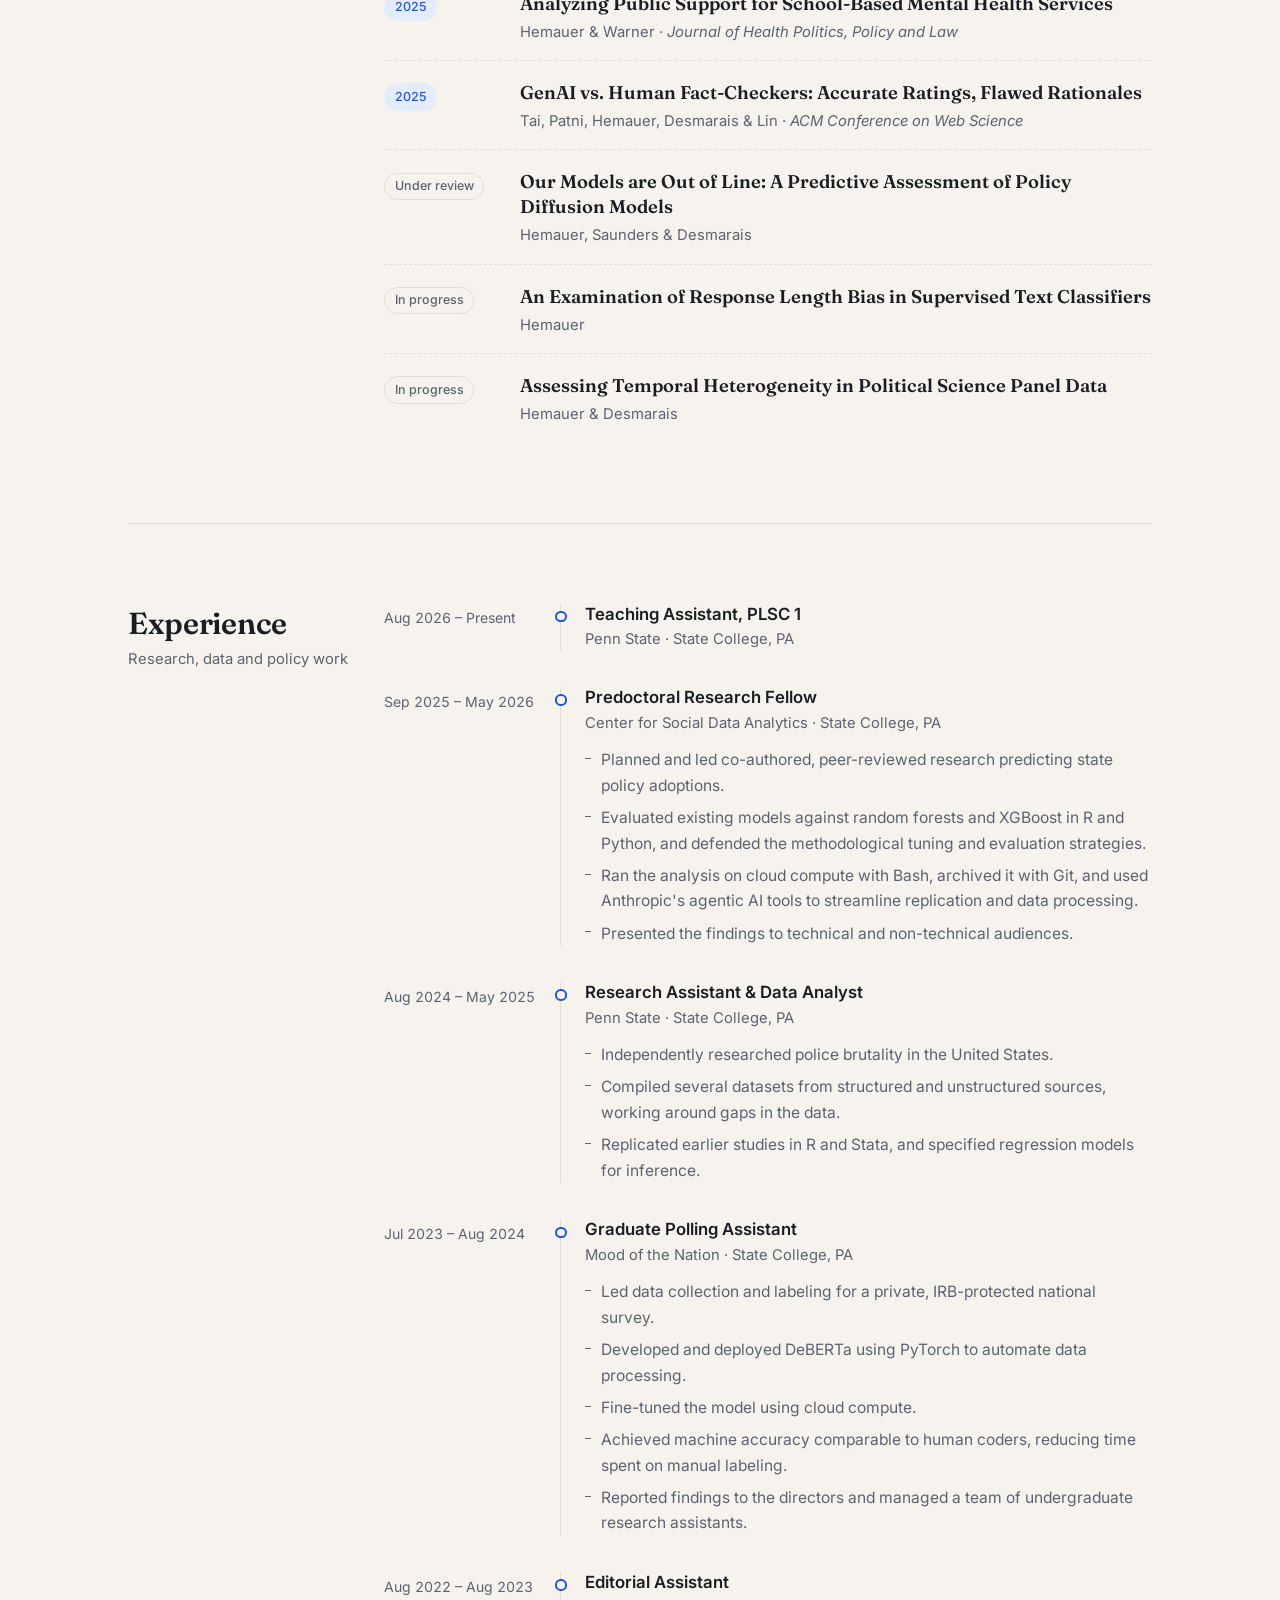
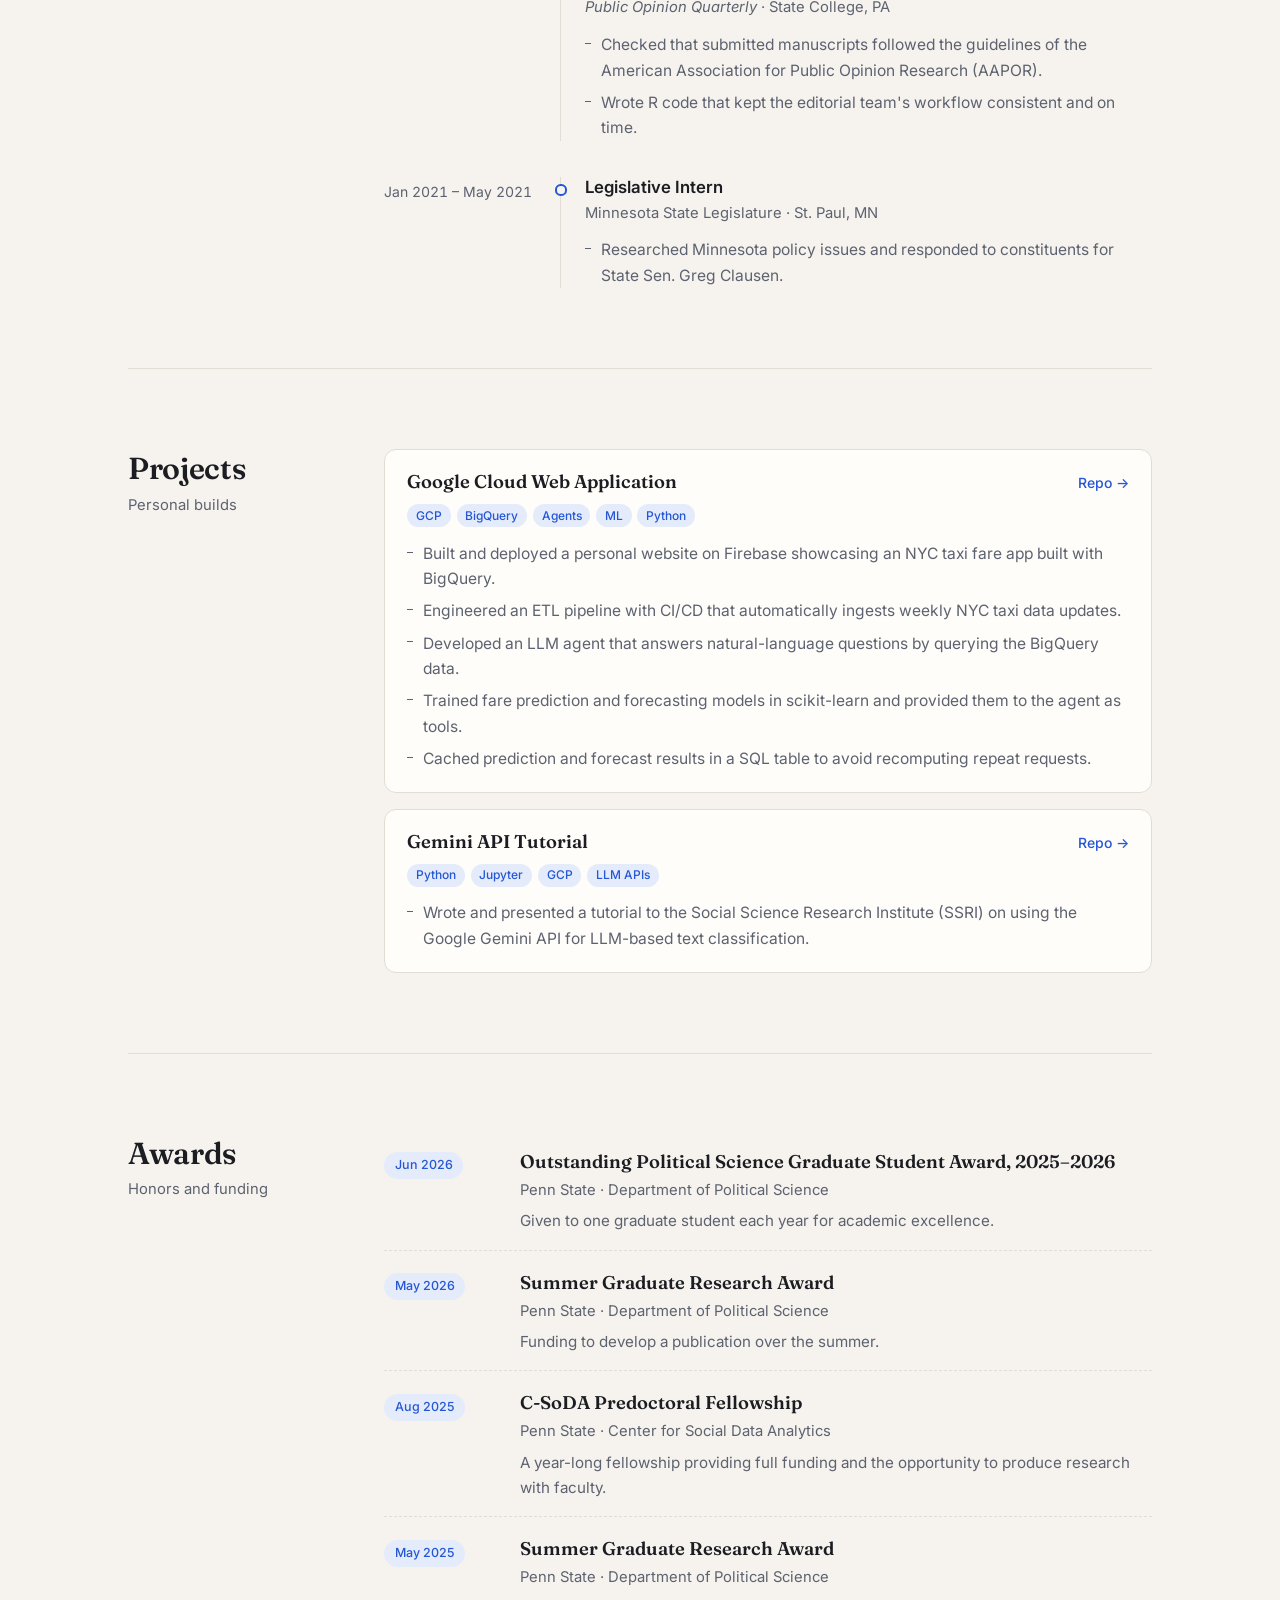
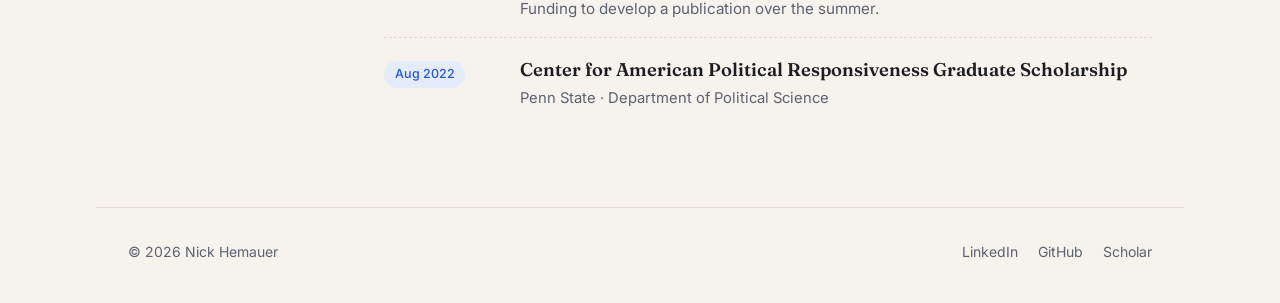
==== commit cb6d0042: "Start the research assistant job in Aug 2024 to match the resume Co-Authored-By: Claude Opus 5.5 <no" ====
--- a/index.html
+++ b/index.html
@@ -222,7 +222,7 @@
           </div>
         </li>
         <li class="job">
-          <div class="job-when">Sep 2024 – May 2025</div>
+          <div class="job-when">Aug 2024 – May 2025</div>
           <div class="job-body">
             <h3>Research Assistant &amp; Data Analyst</h3>
             <p class="meta">Penn State &middot; State College, PA</p>
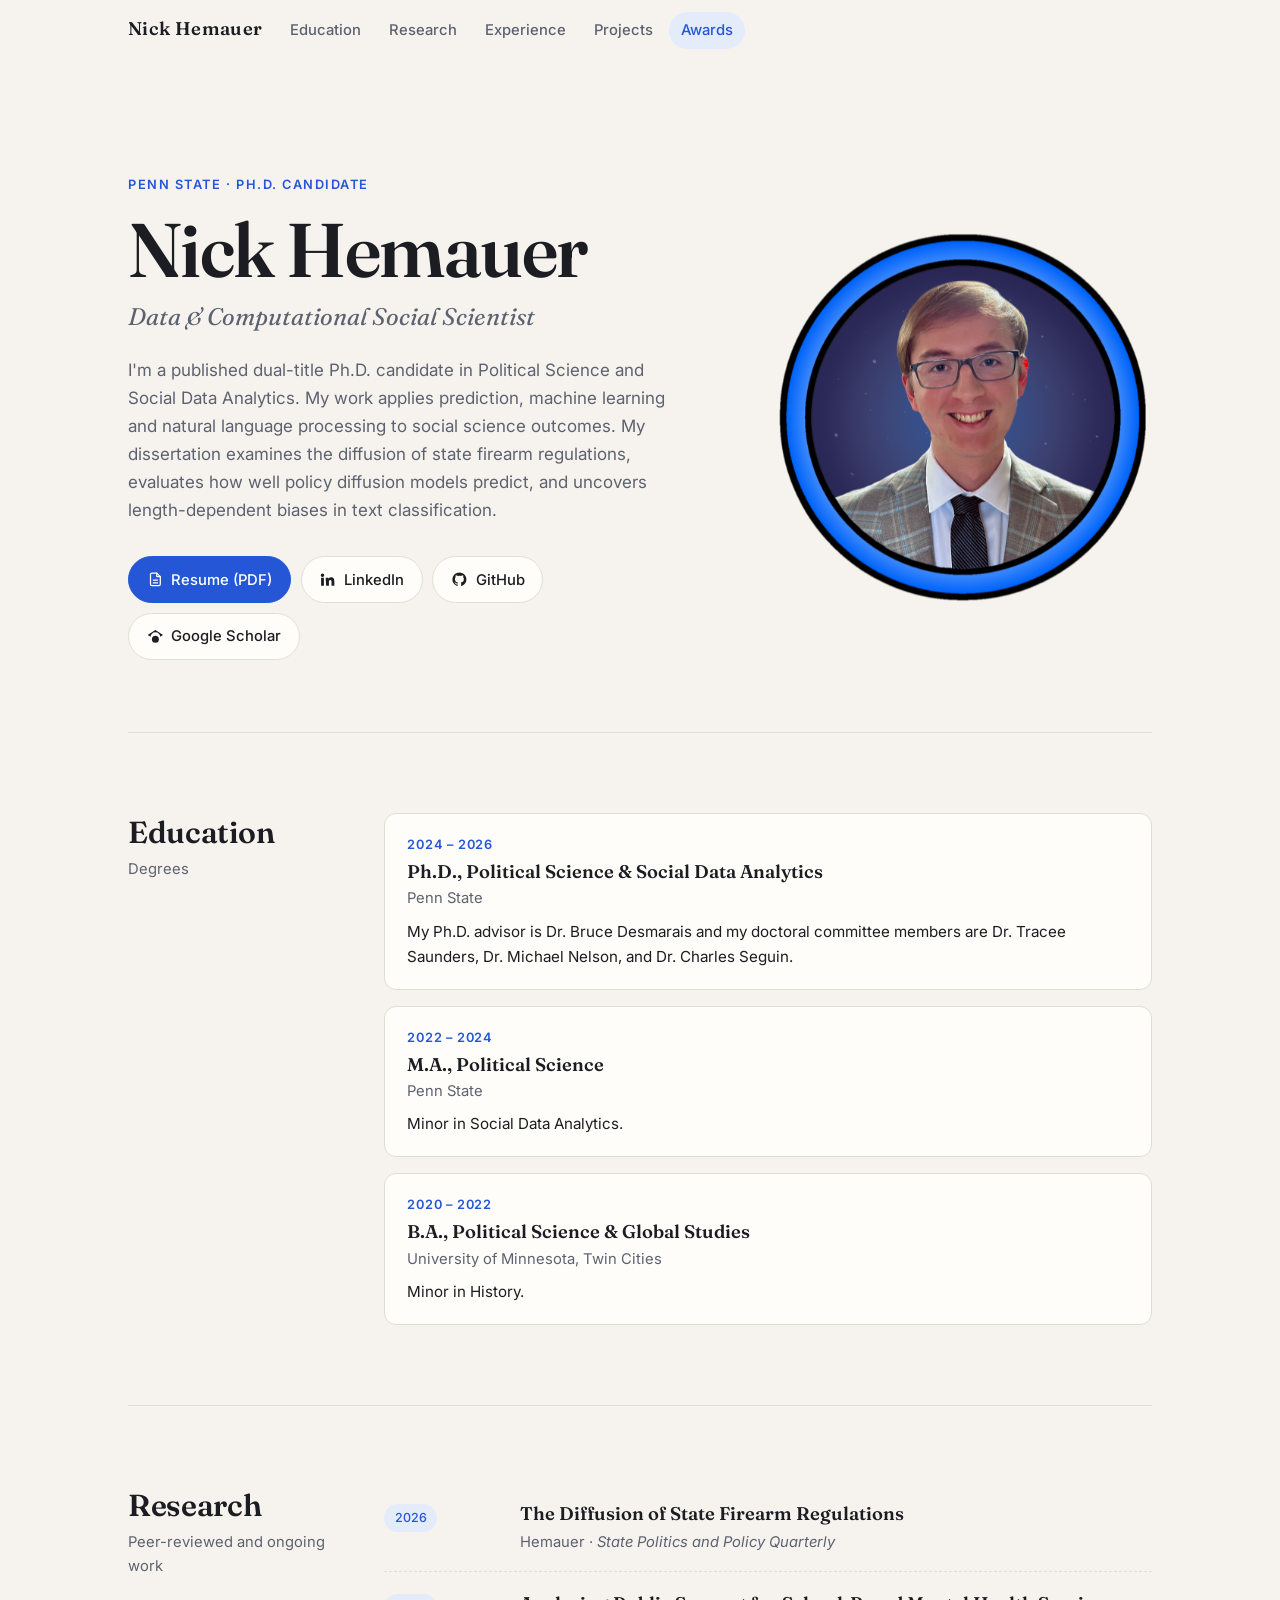
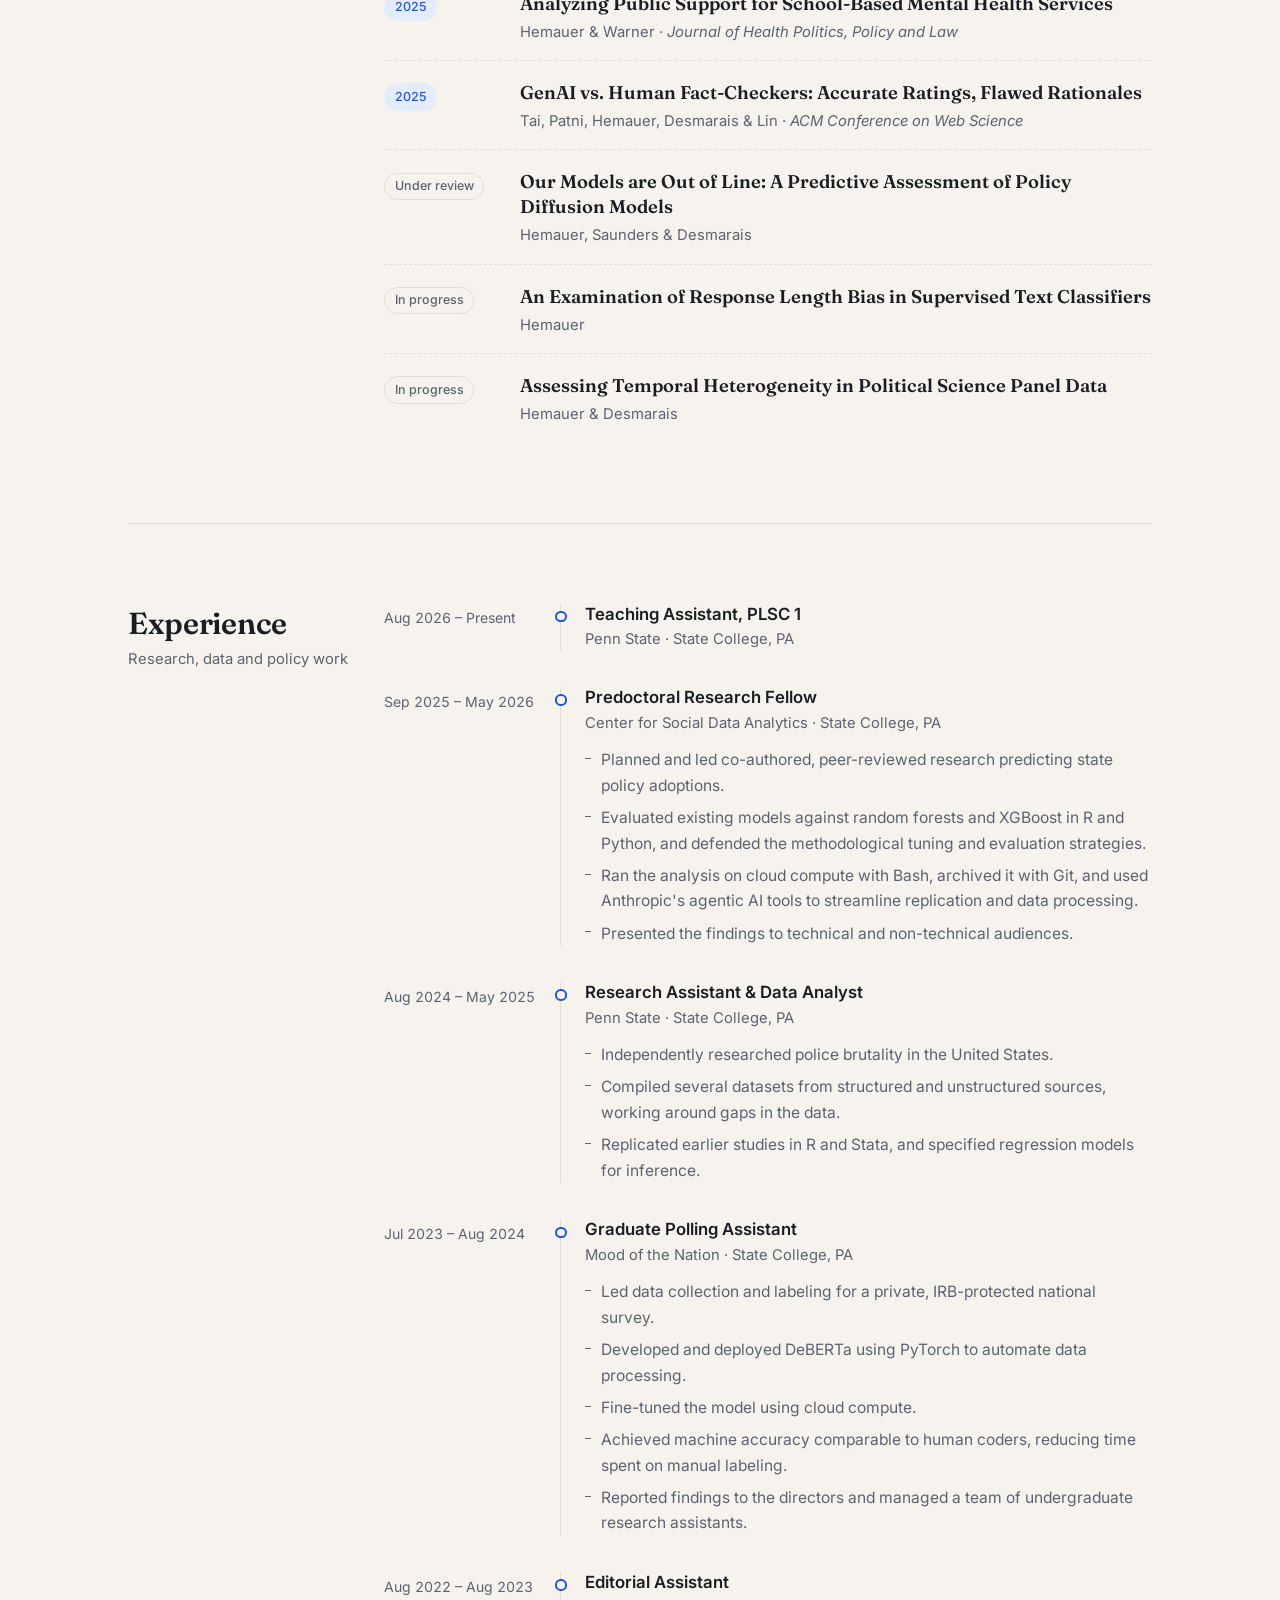
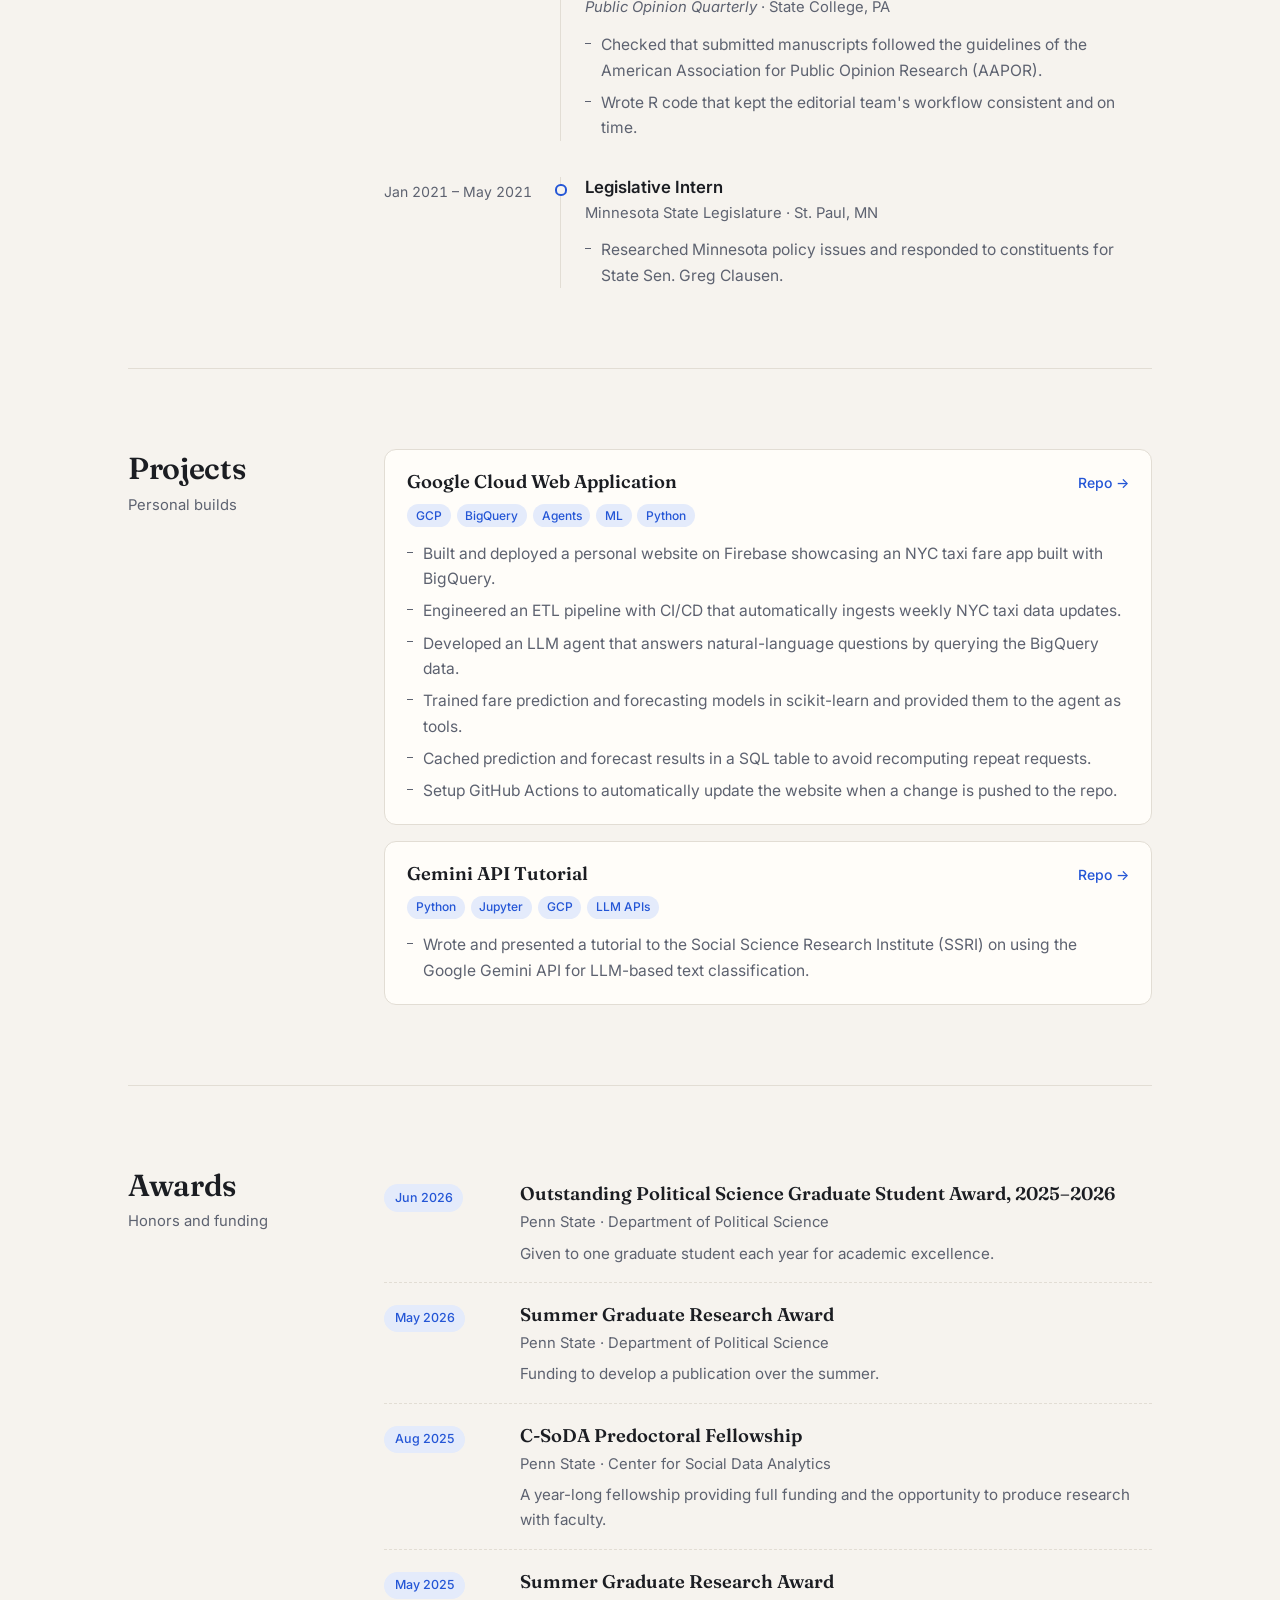
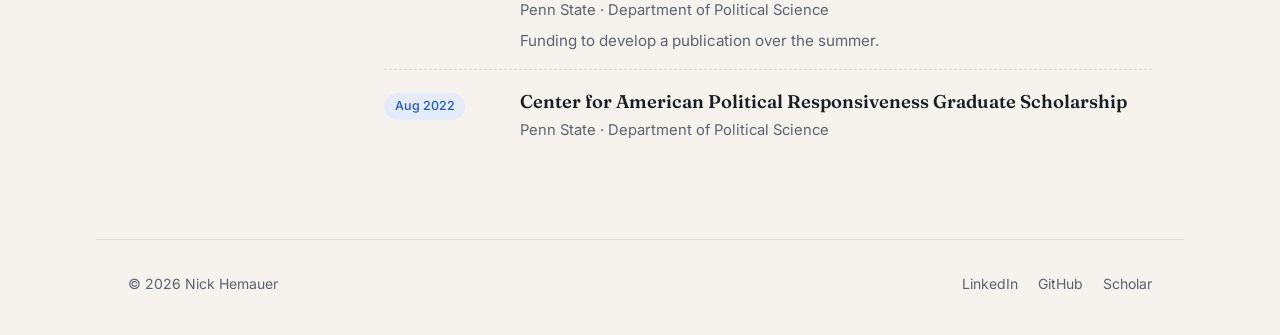
==== commit 5ed122a8: "Add the GitHub Actions deploy to the projects and update the resume Co-Authored-By: Claude Opus 5.5 " ====
--- a/index.html
+++ b/index.html
@@ -292,6 +292,7 @@
             <li>Developed an LLM agent that answers natural-language questions by querying the BigQuery data.</li>
             <li>Trained fare prediction and forecasting models in scikit-learn and provided them to the agent as tools.</li>
             <li>Cached prediction and forecast results in a SQL table to avoid recomputing repeat requests.</li>
+            <li>Setup GitHub Actions to automatically update the website when a change is pushed to the repo.</li>
           </ul>
         </article>
         <article class="project">
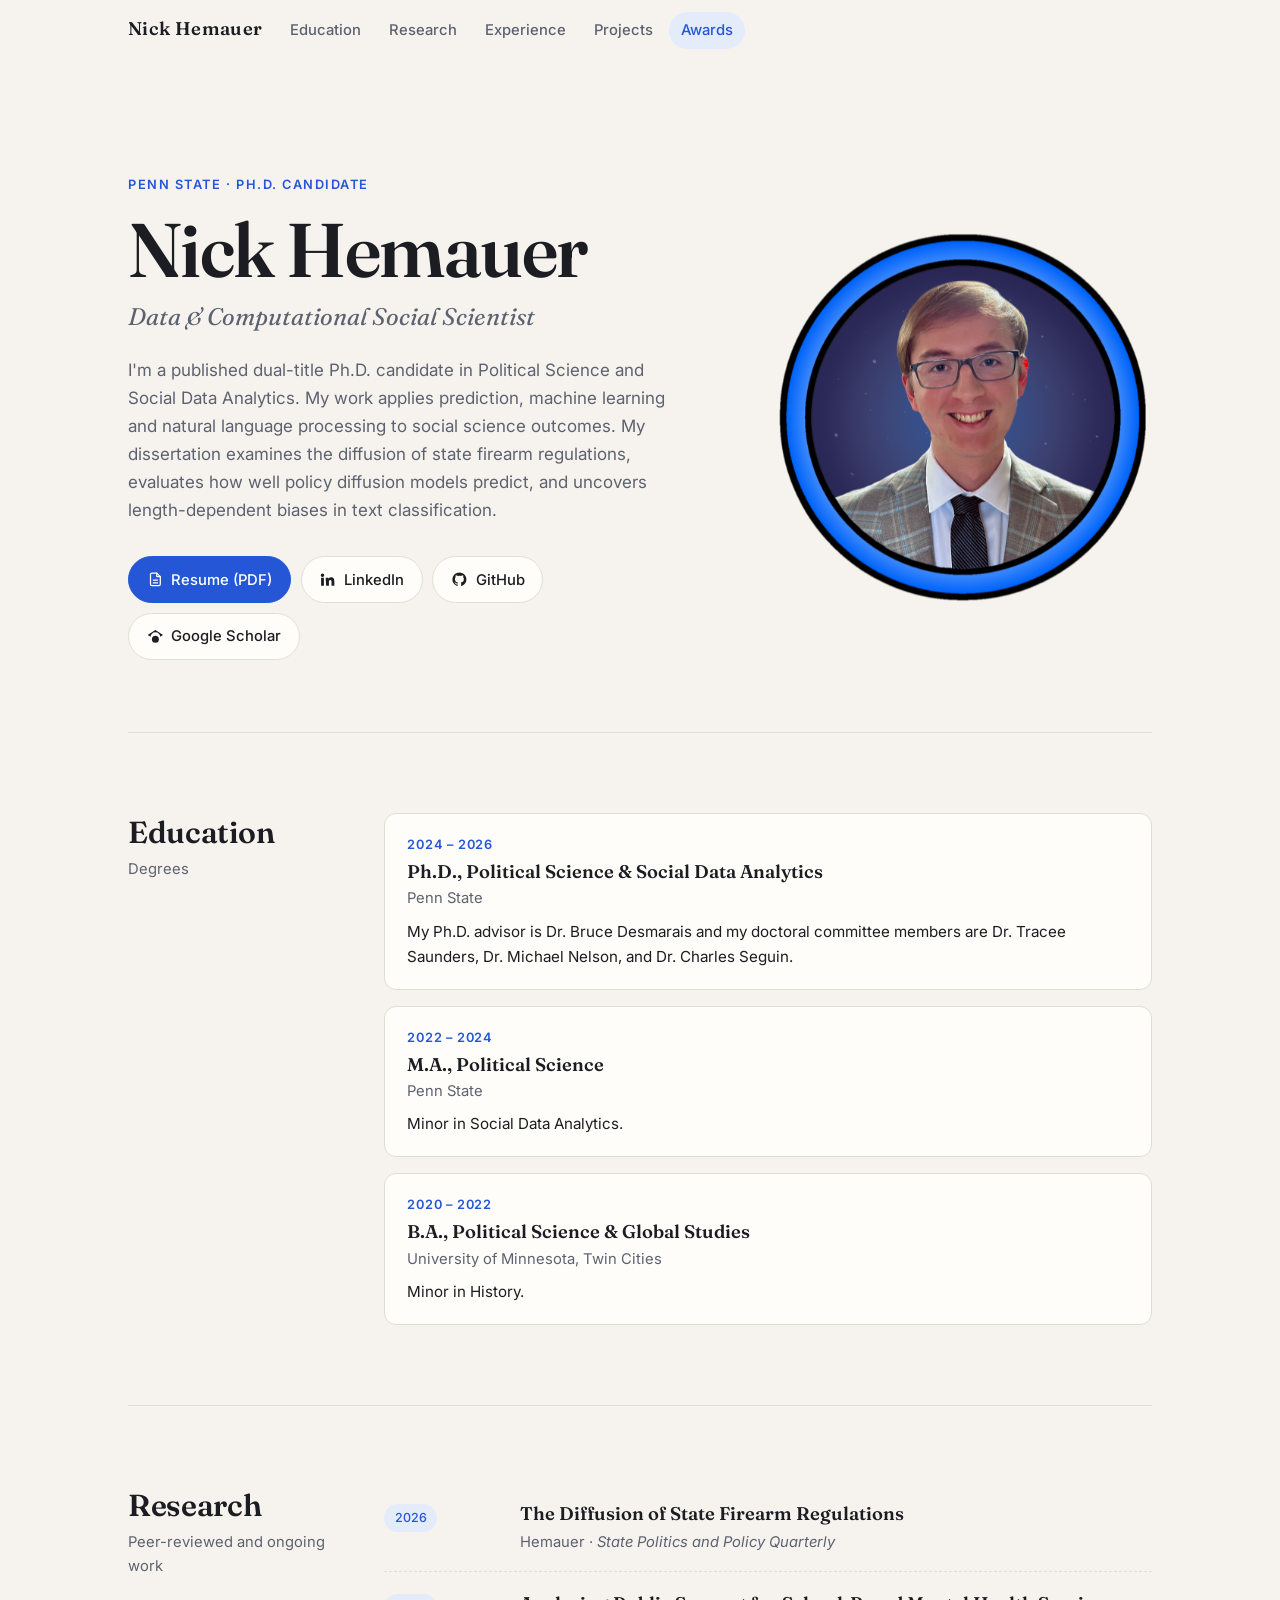
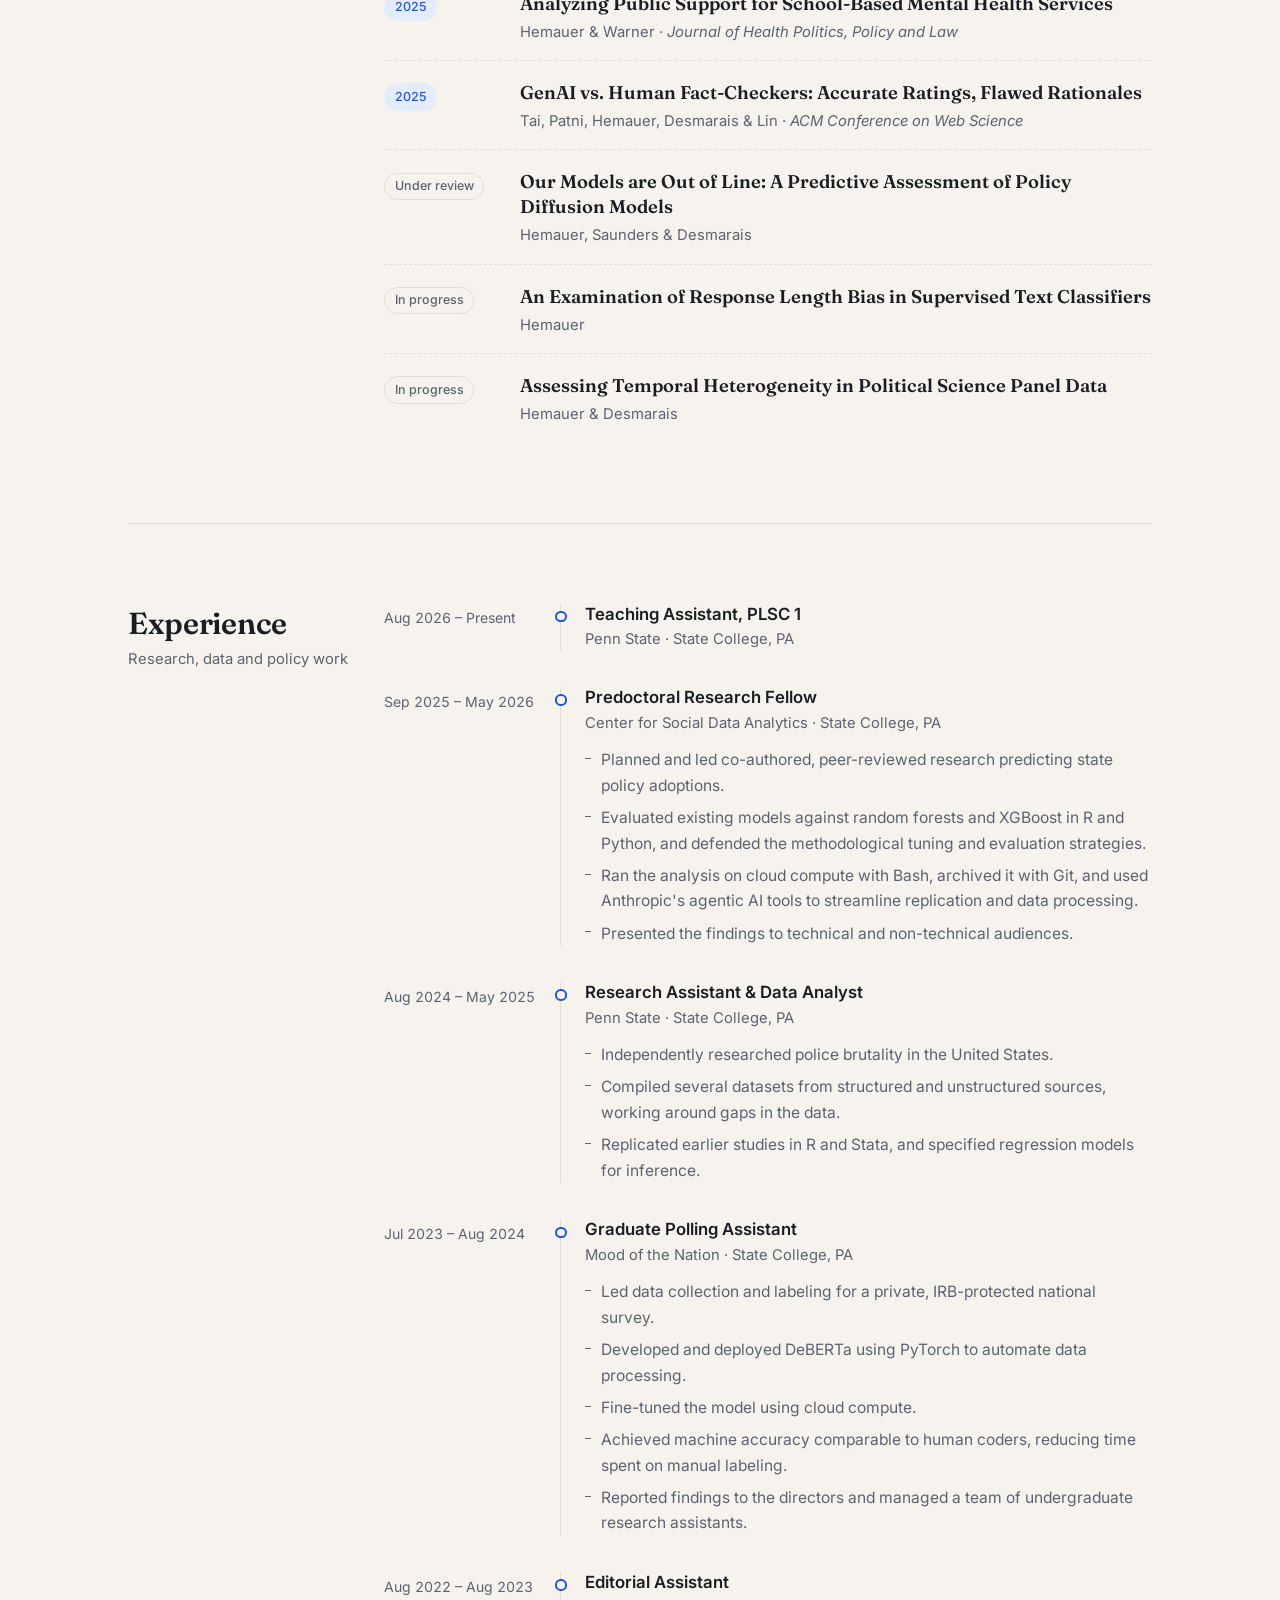
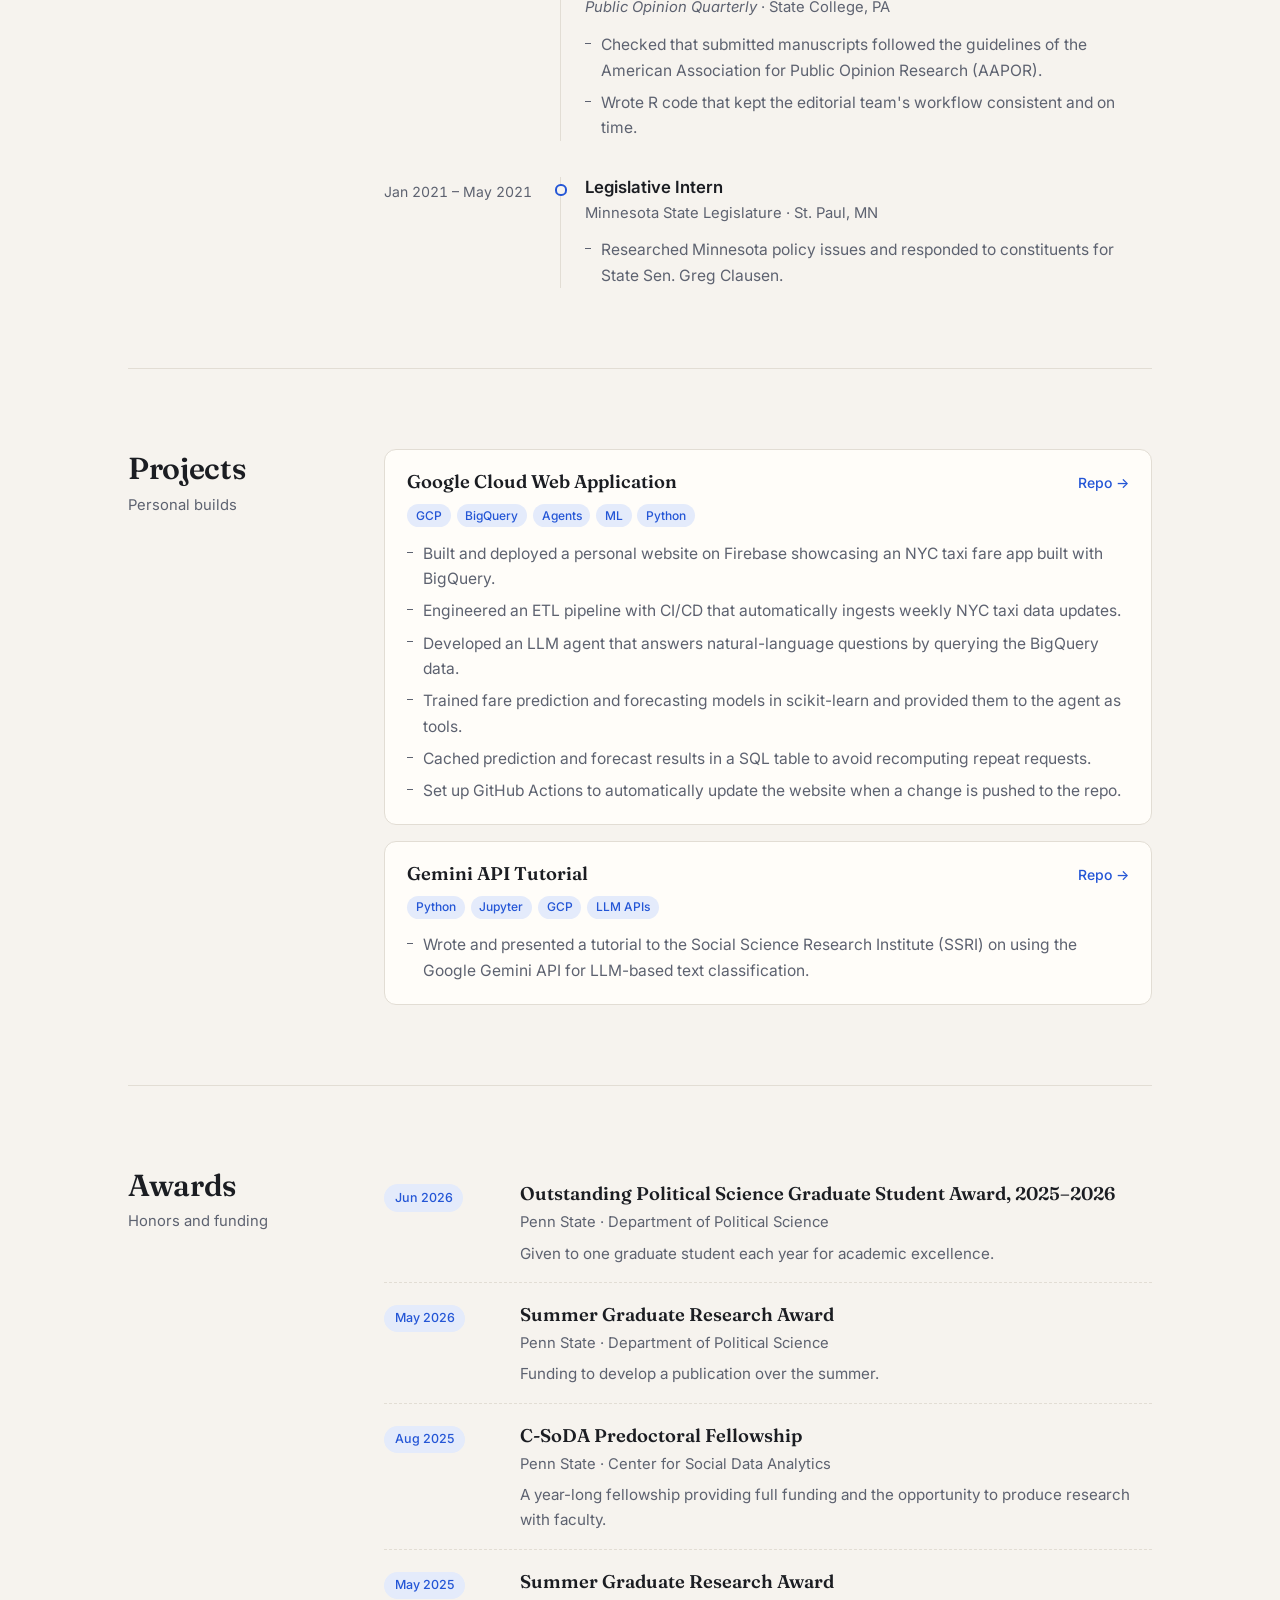
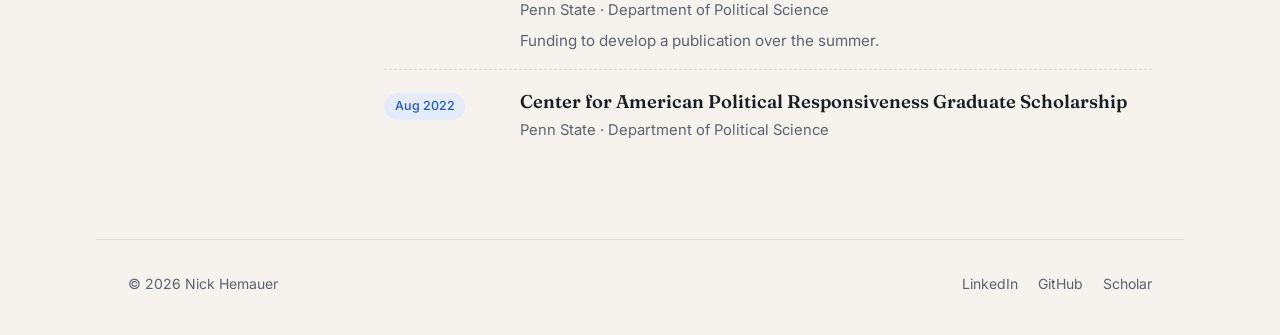
==== commit 6cc67cc3: "Say "Set up" in the GitHub Actions bullet and update the resume Co-Authored-By: Claude Opus 5.5 <nor" ====
--- a/index.html
+++ b/index.html
@@ -292,7 +292,7 @@
             <li>Developed an LLM agent that answers natural-language questions by querying the BigQuery data.</li>
             <li>Trained fare prediction and forecasting models in scikit-learn and provided them to the agent as tools.</li>
             <li>Cached prediction and forecast results in a SQL table to avoid recomputing repeat requests.</li>
-            <li>Setup GitHub Actions to automatically update the website when a change is pushed to the repo.</li>
+            <li>Set up GitHub Actions to automatically update the website when a change is pushed to the repo.</li>
           </ul>
         </article>
         <article class="project">
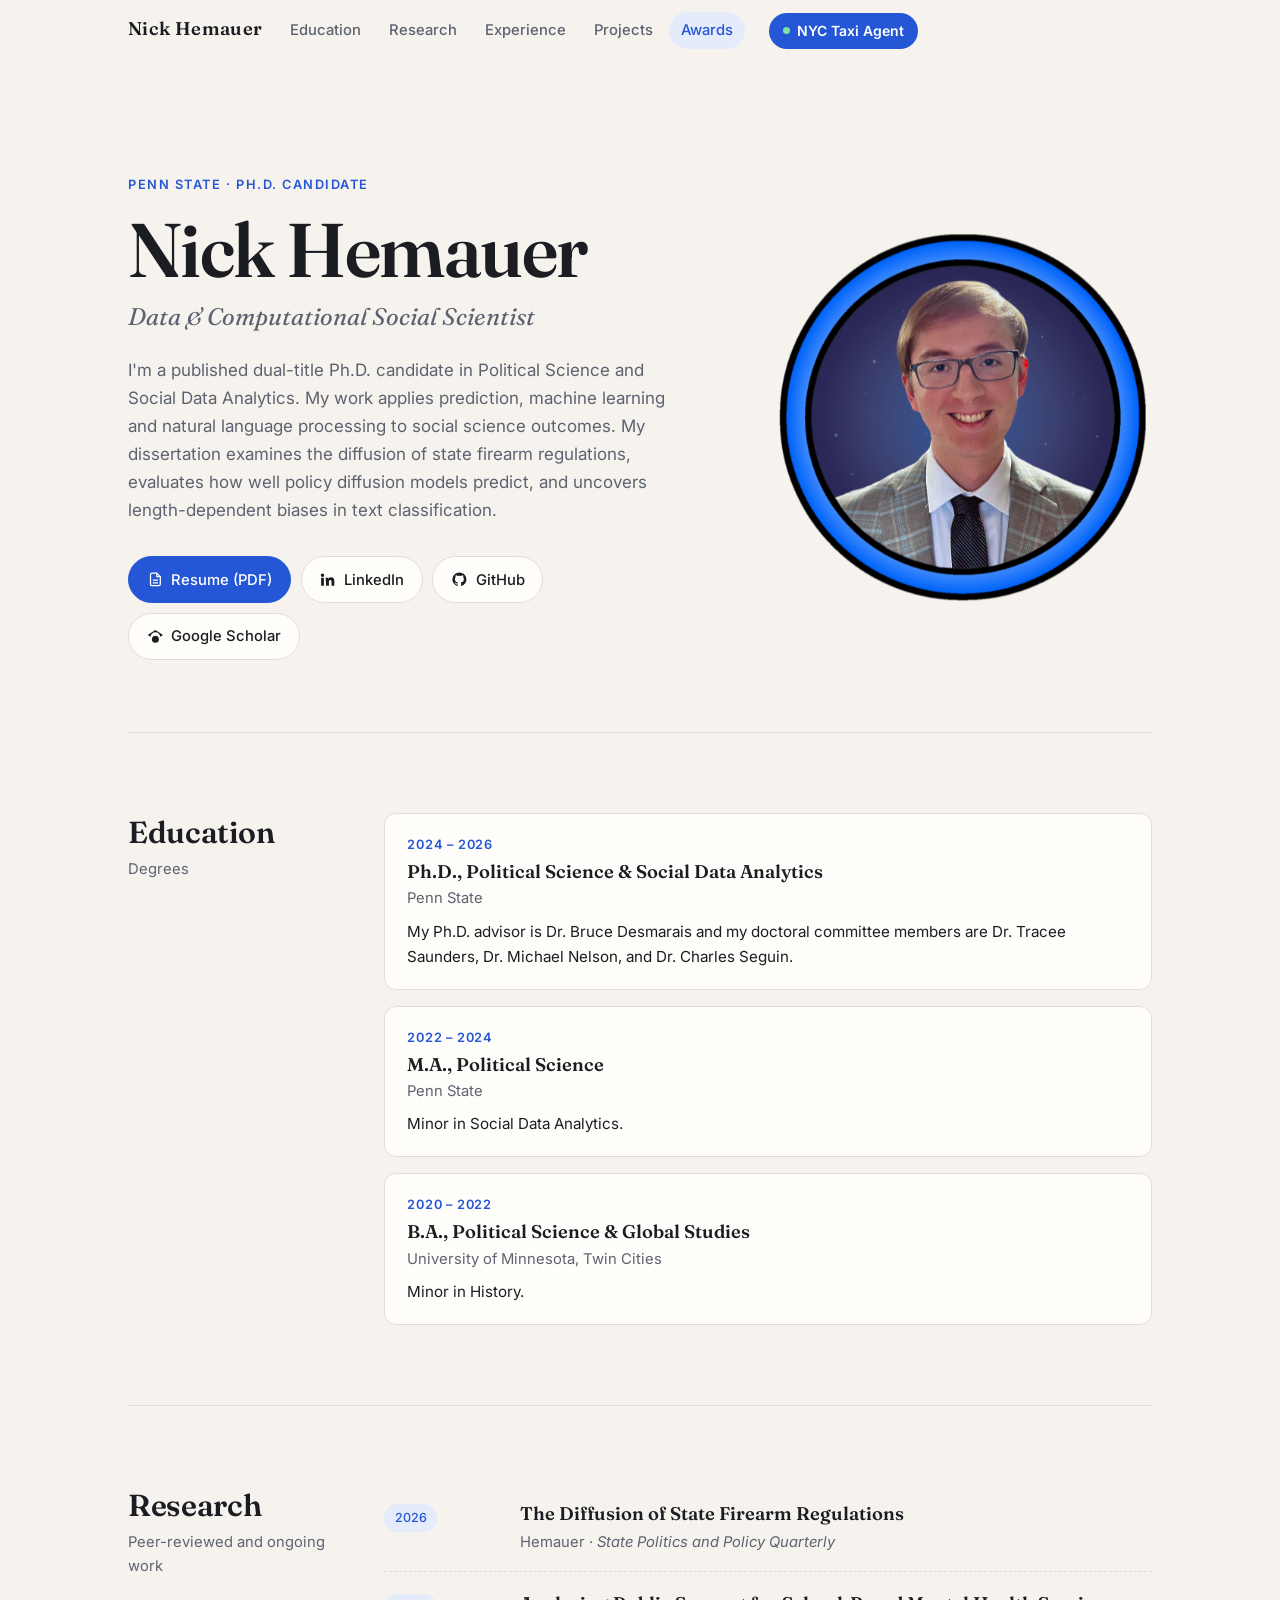
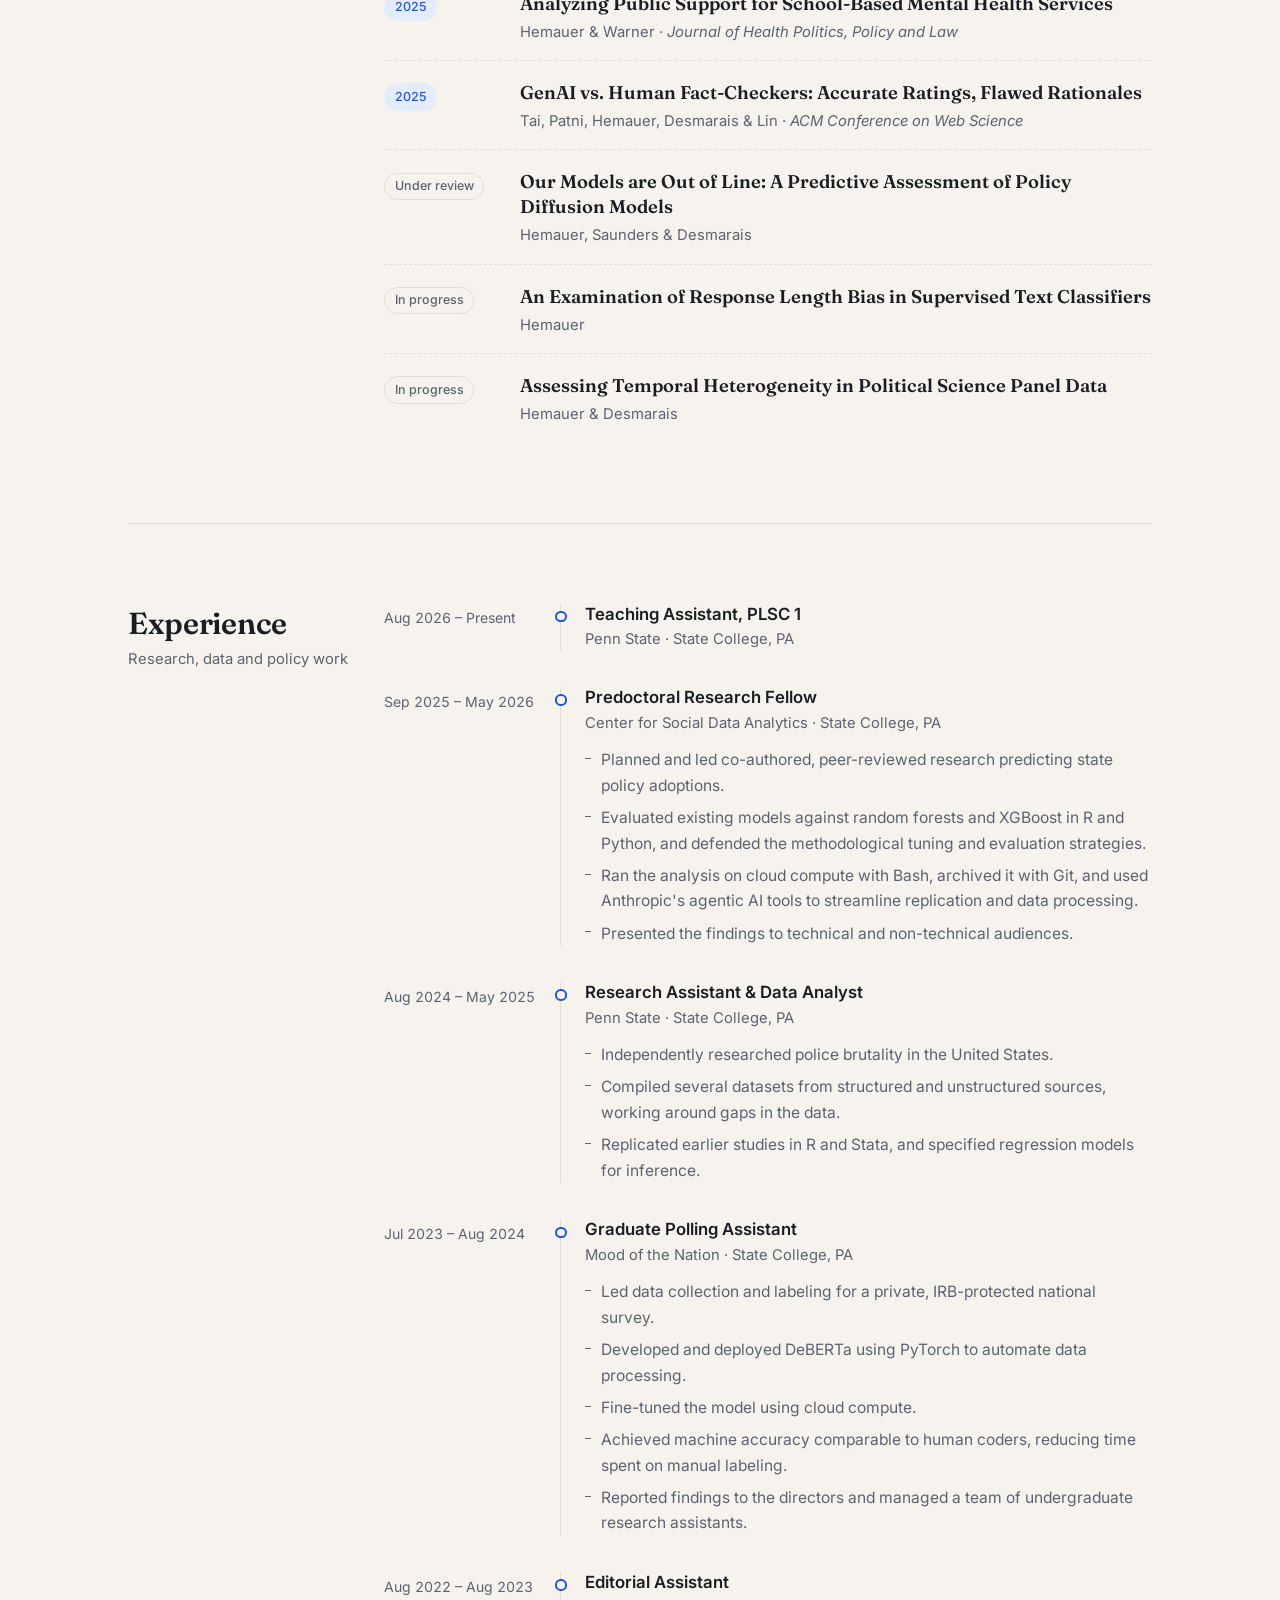
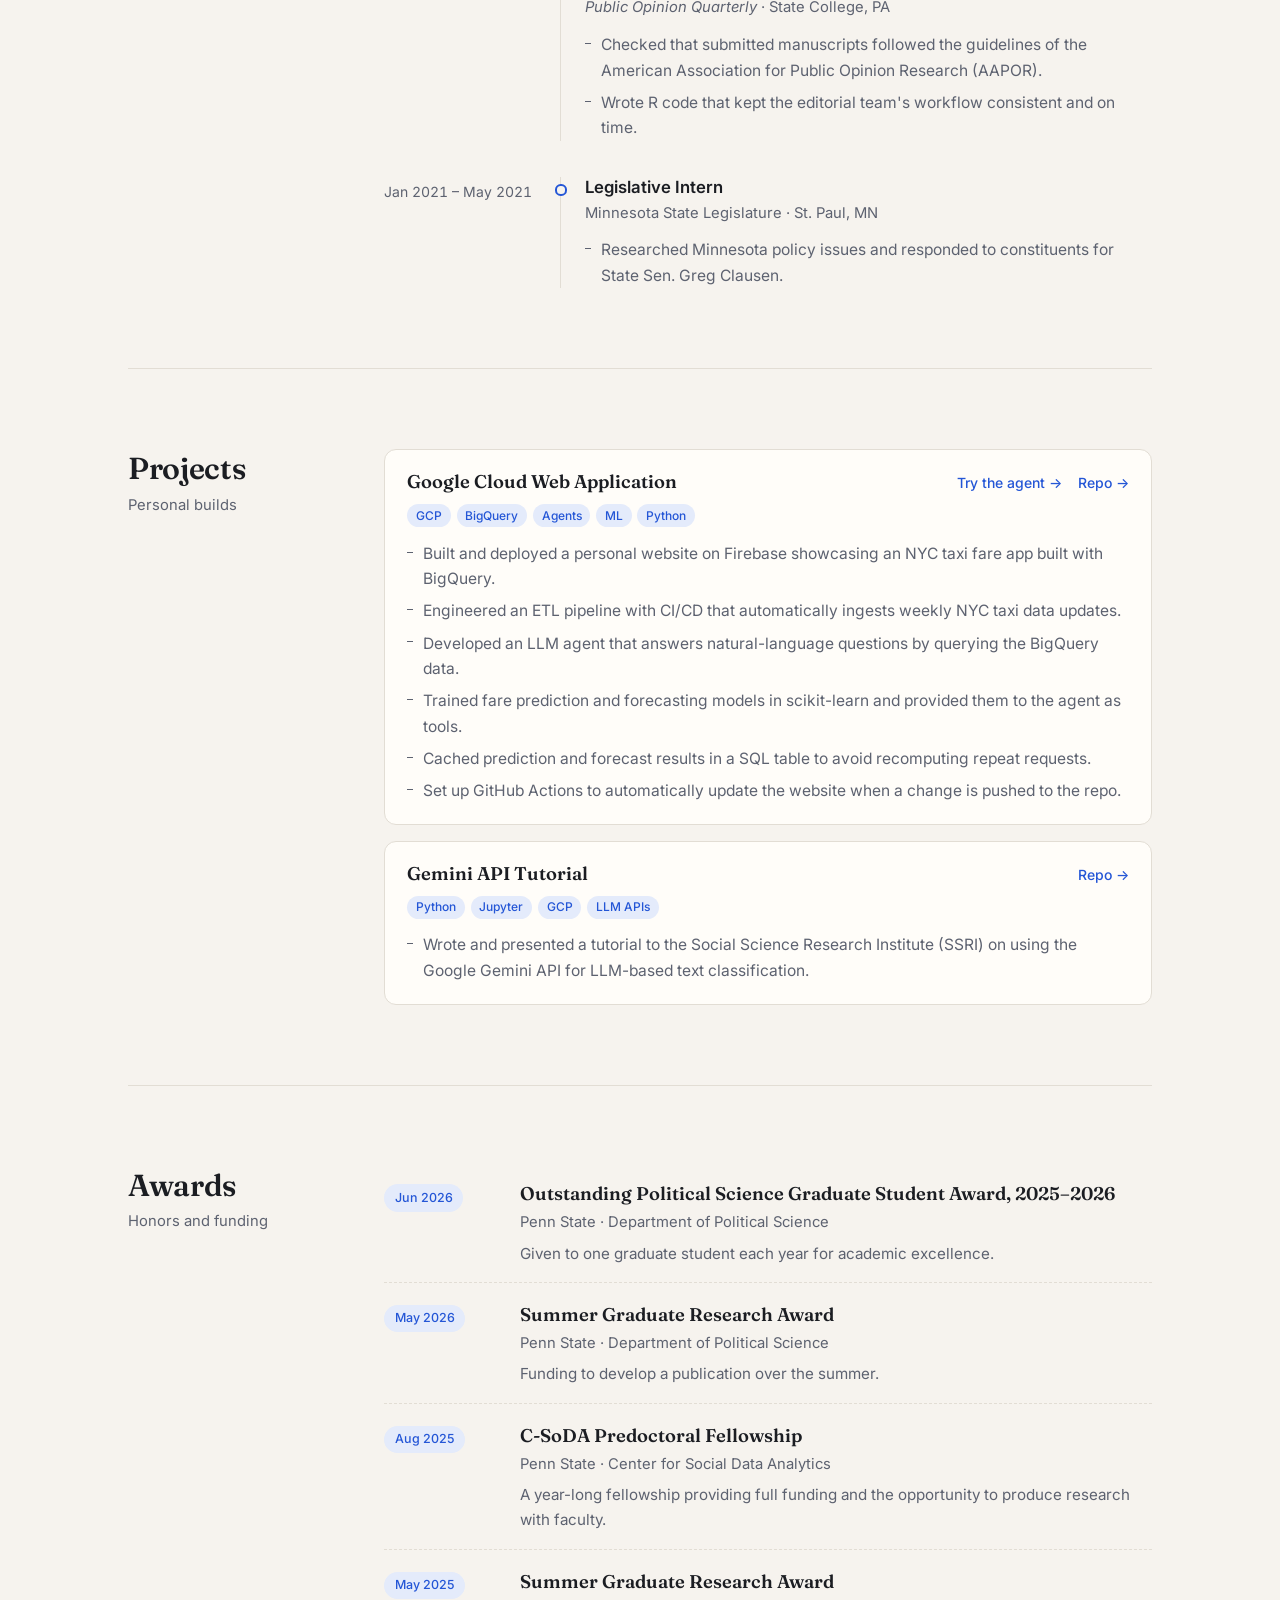
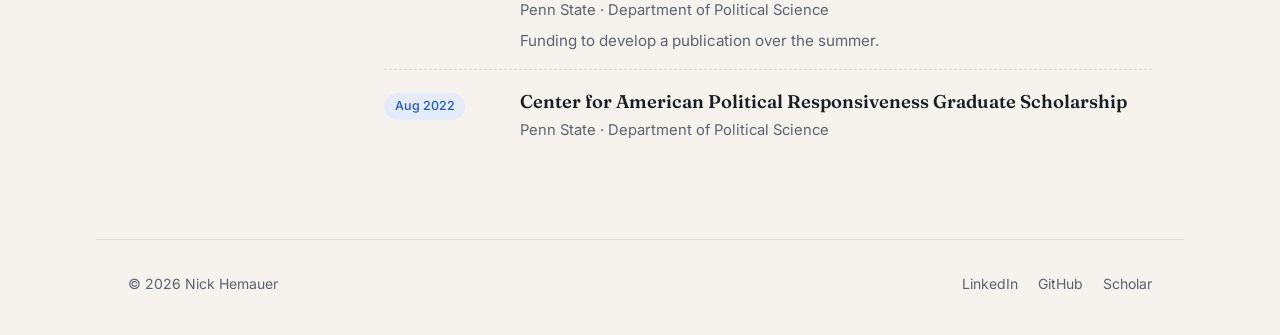
==== commit bcc9a2a7: "Add a chat page for the NYC taxi agent The /taxi page lets visitors ask the agent about NYC yellow t" ====
--- a/index.html
+++ b/index.html
@@ -65,6 +65,9 @@
           <li><a href="#awards">Awards</a></li>
         </ul>
       </nav>
+      <a class="demo-link" href="/taxi">
+        <span class="demo-dot" aria-hidden="true"></span>NYC Taxi Agent
+      </a>
     </div>
   </header>
 
@@ -281,7 +284,10 @@
         <article class="project">
           <div class="project-head">
             <h3>Google Cloud Web Application</h3>
-            <a class="project-link" href="https://github.com/nhemauer/NYC-Traffic-Analysis" target="_blank" rel="noopener">Repo &rarr;</a>
+            <span class="project-links">
+              <a class="project-link" href="/taxi">Try the agent &rarr;</a>
+              <a class="project-link" href="https://github.com/nhemauer/NYC-Traffic-Analysis" target="_blank" rel="noopener">Repo &rarr;</a>
+            </span>
           </div>
           <ul class="tags" aria-label="Tools">
             <li>GCP</li><li>BigQuery</li><li>Agents</li><li>ML</li><li>Python</li>
--- a/style.css
+++ b/style.css
@@ -274,6 +274,7 @@
 .project h3 { font: 600 1.15rem var(--serif); }
 .project-link { font-size: 0.875rem; font-weight: 500; text-decoration: none; white-space: nowrap; }
 .project-link:hover { text-decoration: underline; }
+.project-links { display: flex; flex-wrap: wrap; gap: 0.25rem 1rem; }
 .tags { display: flex; flex-wrap: wrap; gap: 0.35rem; margin-top: 0.6rem; }
 .tags li {
   padding: 0.1rem 0.55rem;
@@ -351,3 +352,38 @@
   .job { grid-template-columns: 1fr; gap: 0.4rem; }
   .job-when { padding-left: 1.5rem; }
 }
+
+/* ---------- Taxi agent link in the top bar ---------- */
+.demo-link {
+  display: inline-flex;
+  align-items: center;
+  gap: 0.45rem;
+  margin-left: auto;
+  align-self: center;
+  padding: 0.4rem 0.85rem;
+  border-radius: 999px;
+  background: var(--accent);
+  color: var(--accent-ink);
+  font-size: 0.875rem;
+  font-weight: 600;
+  text-decoration: none;
+  white-space: nowrap;
+  transition: transform 0.15s, box-shadow 0.15s;
+}
+.demo-link:hover { transform: translateY(-1px); box-shadow: var(--shadow); }
+.nav + .demo-link, nav + .demo-link { margin-left: 0.5rem; }
+/* A soft pulse marks it as live. */
+.demo-dot {
+  width: 0.45rem; height: 0.45rem; border-radius: 50%;
+  background: #7ee2a8;
+  box-shadow: 0 0 0 0 rgb(126 226 168 / 0.7);
+  animation: pulse 2s ease-out infinite;
+}
+@keyframes pulse { to { box-shadow: 0 0 0 0.45rem rgb(126 226 168 / 0); } }
+@media (max-width: 760px) { nav + .demo-link { margin-left: auto; } }
+/* Mid widths: keep the name on one line and tighten the tabs to make room. */
+.mark { white-space: nowrap; }
+@media (min-width: 761px) and (max-width: 980px) {
+  .nav a { padding-inline: 0.45rem; font-size: 0.875rem; }
+  .demo-link { padding-inline: 0.7rem; }
+}
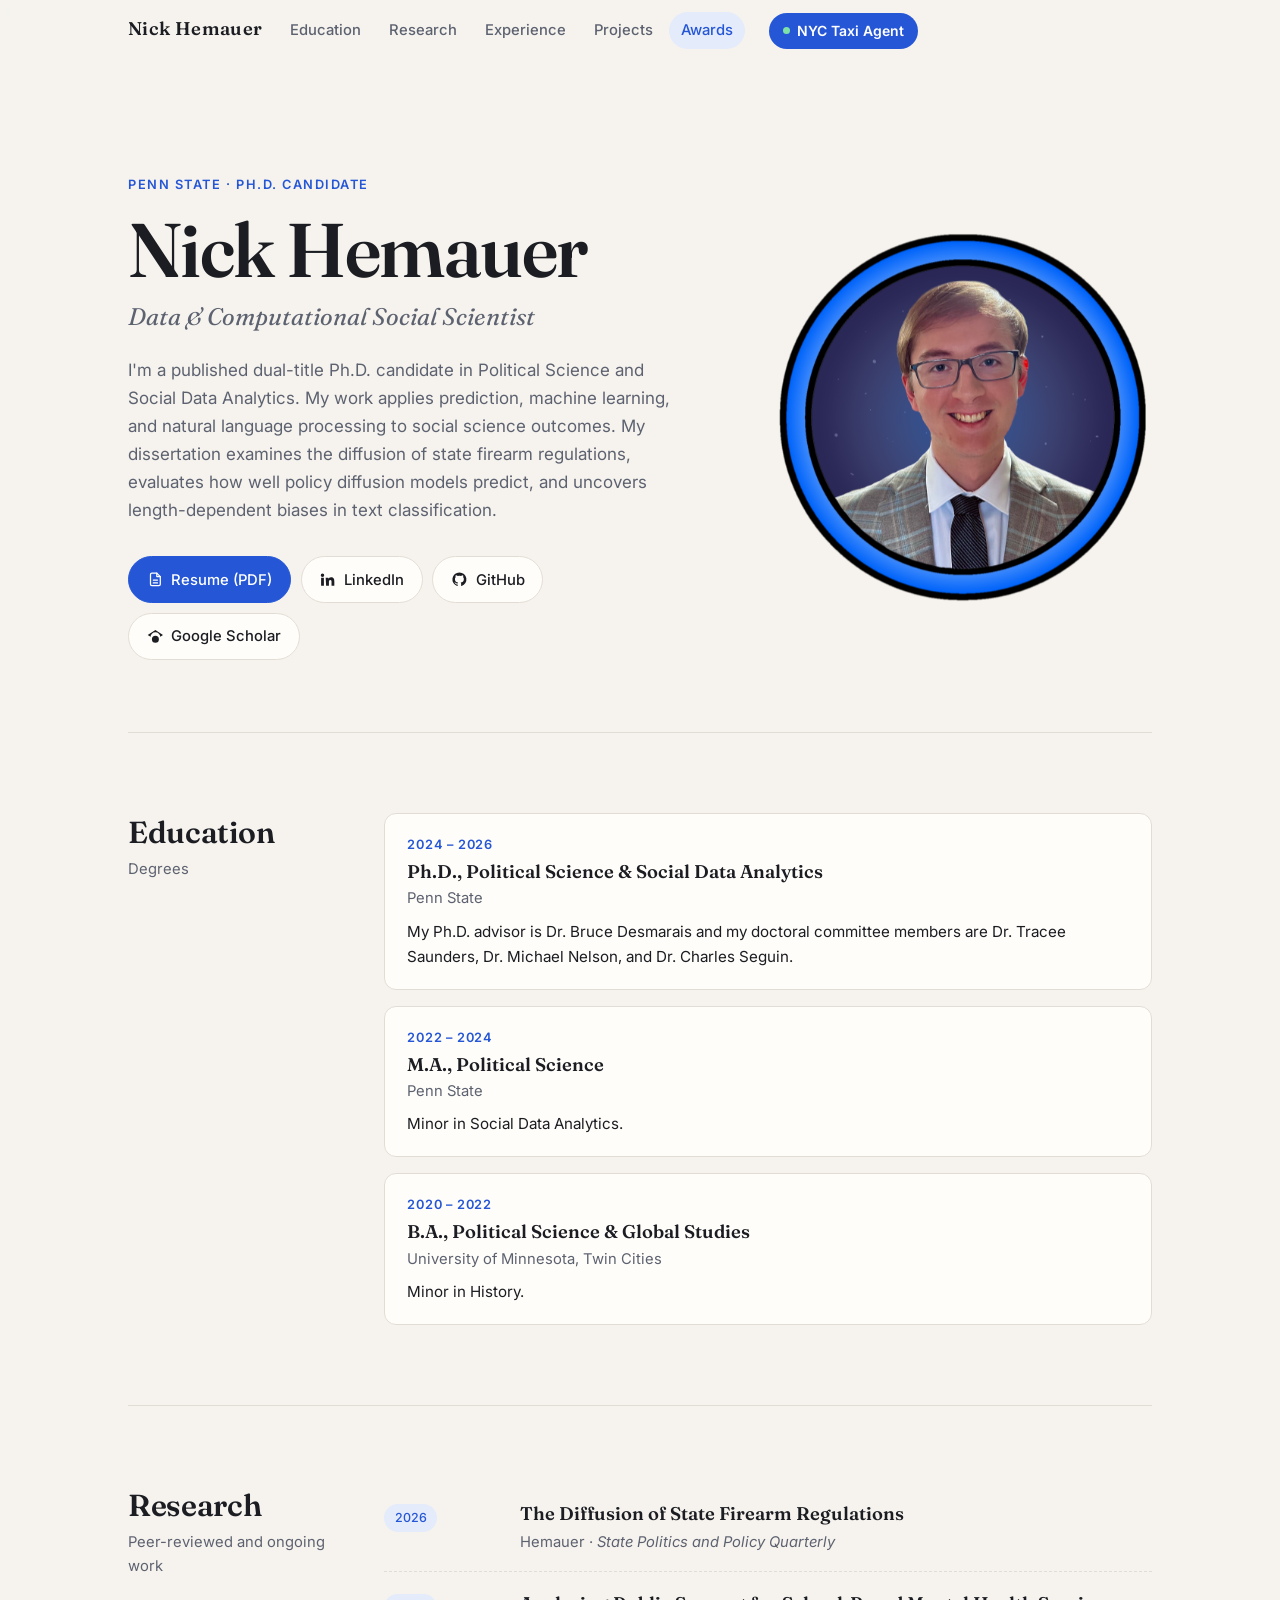
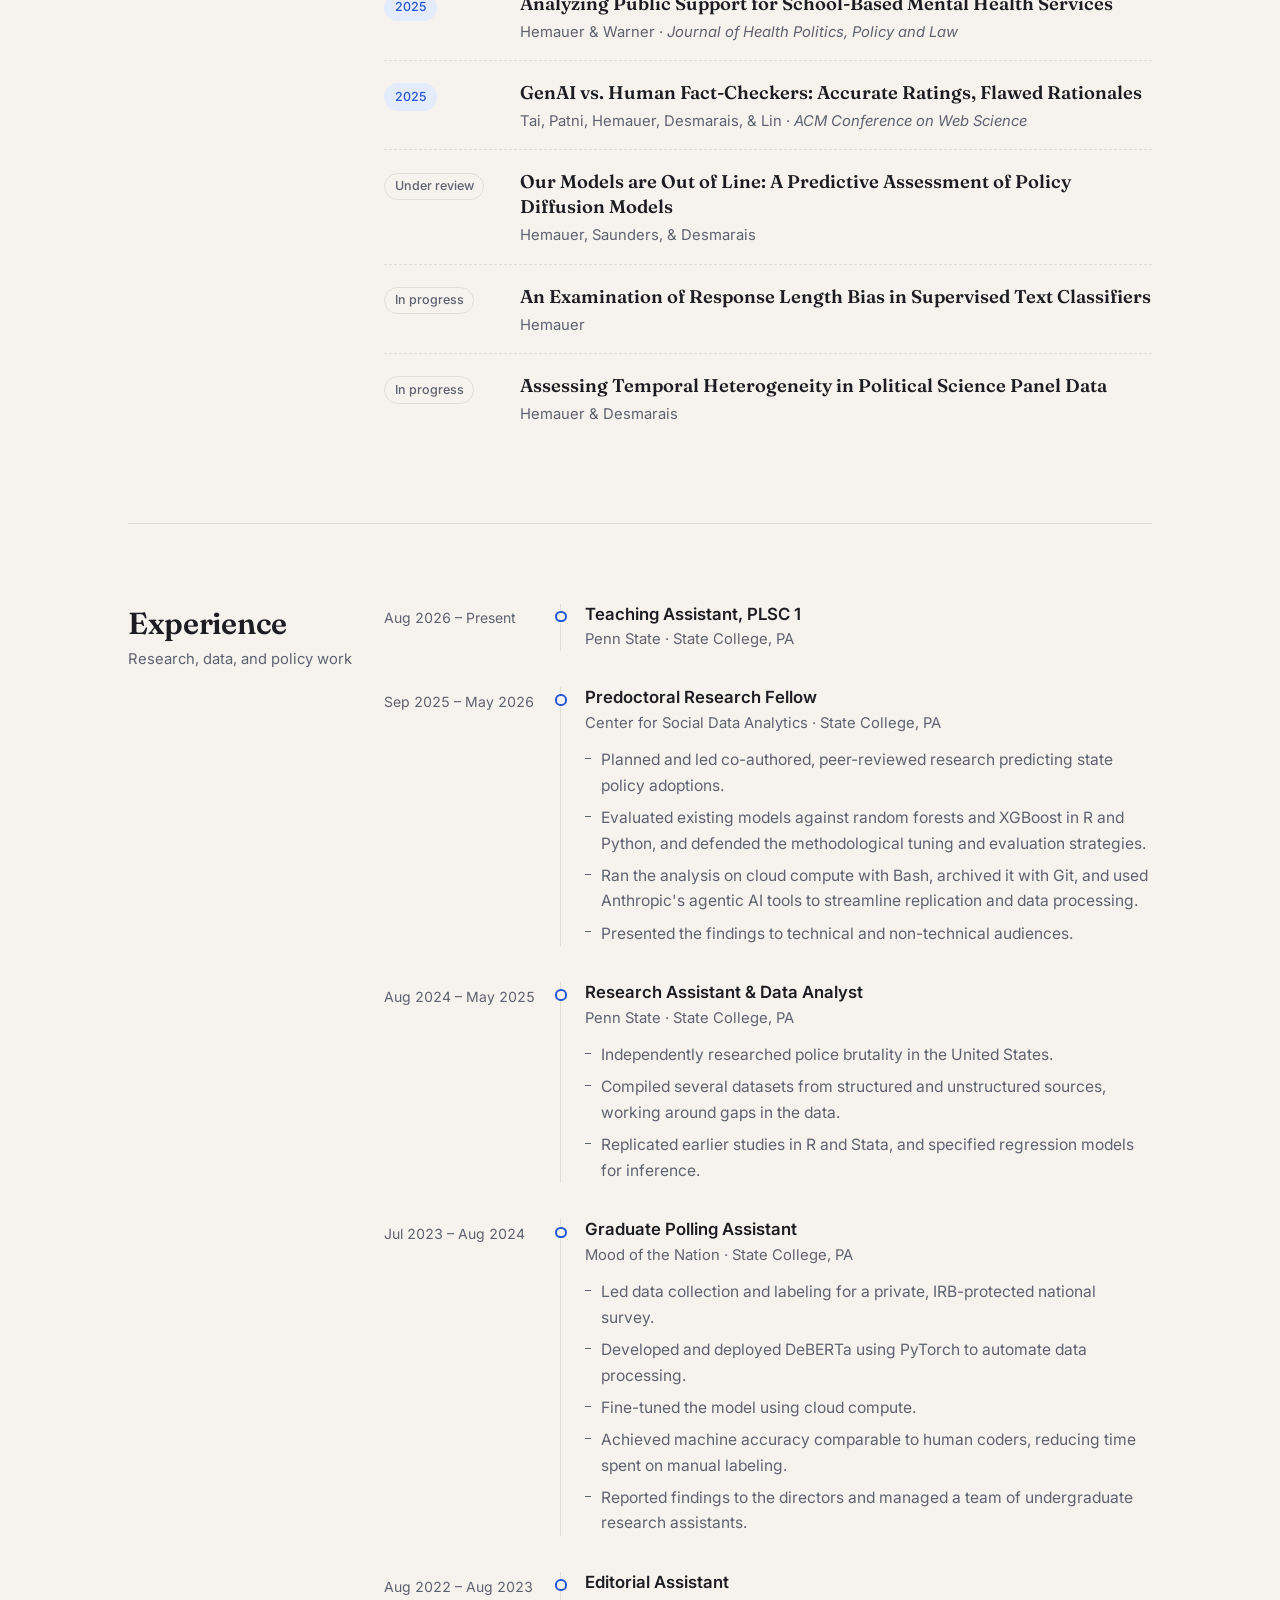
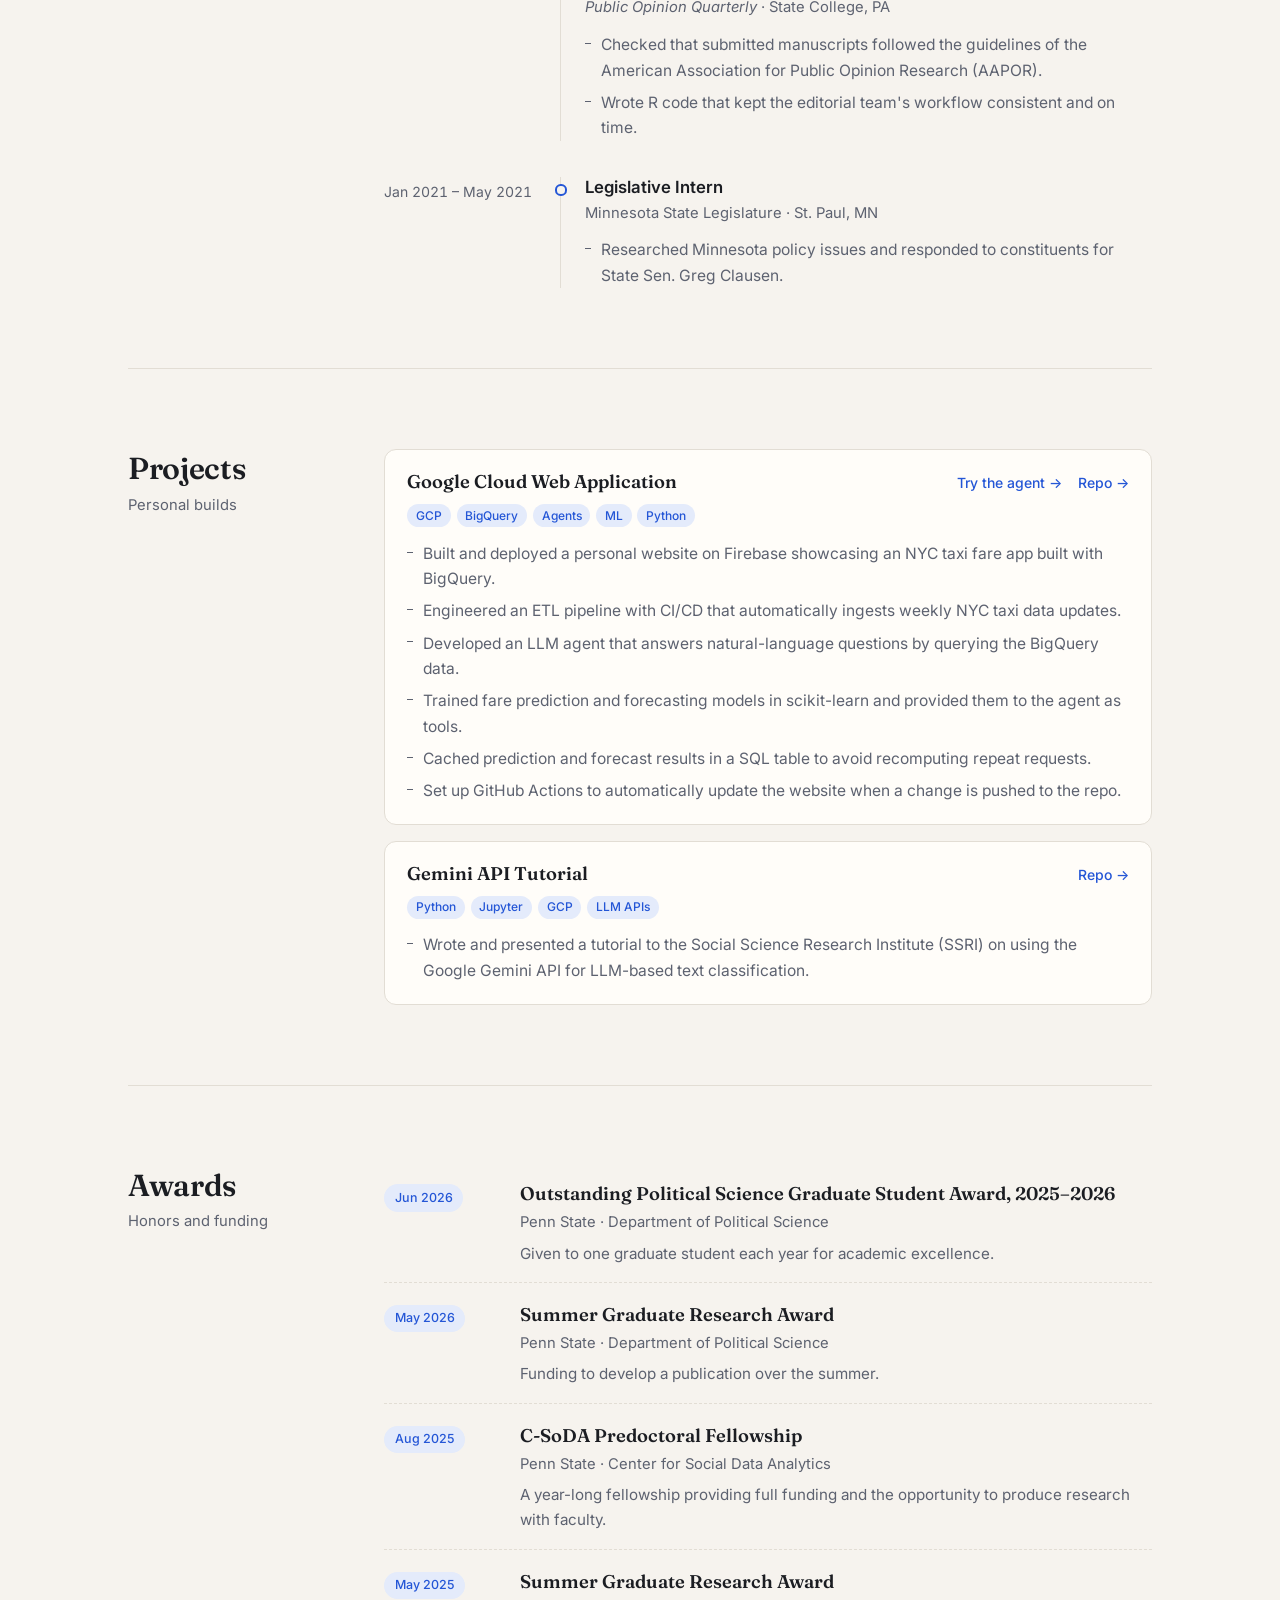
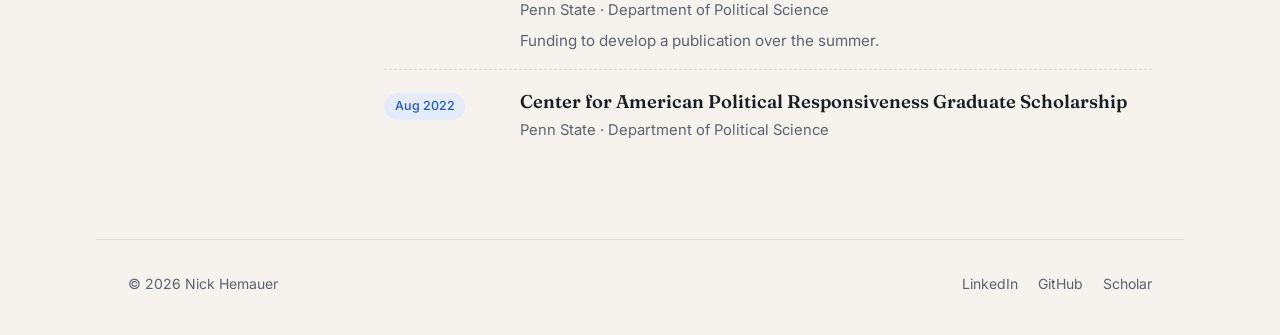
==== commit 11e27692: "Use Oxford commas and describe the forecast model on the taxi page Co-Authored-By: Claude Opus 5.5 <" ====
--- a/index.html
+++ b/index.html
@@ -4,7 +4,7 @@
   <meta charset="utf-8">
   <meta name="viewport" content="width=device-width, initial-scale=1">
   <title>Nick Hemauer</title>
-  <meta name="description" content="Nick Hemauer is a Ph.D. candidate in Political Science and Social Data Analytics at Penn State, working on machine learning, NLP and prediction in the social sciences.">
+  <meta name="description" content="Nick Hemauer is a Ph.D. candidate in Political Science and Social Data Analytics at Penn State, working on machine learning, NLP, and prediction in the social sciences.">
   <meta property="og:title" content="Nick Hemauer">
   <meta property="og:description" content="Ph.D. candidate in Political Science and Social Data Analytics at Penn State.">
   <meta property="og:image" content="assets/bluenick.png">
@@ -80,7 +80,7 @@
         <p class="role">Data &amp; Computational Social Scientist</p>
         <p class="bio">
           I'm a published dual-title Ph.D. candidate in Political Science and Social Data
-          Analytics. My work applies prediction, machine learning and natural language
+          Analytics. My work applies prediction, machine learning, and natural language
           processing to social science outcomes. My dissertation examines the diffusion
           of state firearm regulations, evaluates how well policy diffusion models predict,
           and uncovers length-dependent biases in text classification.
@@ -170,14 +170,14 @@
           <span class="pub-status published">2025</span>
           <div>
             <h3>GenAI vs. Human Fact-Checkers: Accurate Ratings, Flawed Rationales</h3>
-            <p class="meta">Tai, Patni, Hemauer, Desmarais &amp; Lin &middot; <em>ACM Conference on Web Science</em></p>
+            <p class="meta">Tai, Patni, Hemauer, Desmarais, &amp; Lin &middot; <em>ACM Conference on Web Science</em></p>
           </div>
         </li>
         <li class="pub">
           <span class="pub-status">Under review</span>
           <div>
             <h3>Our Models are Out of Line: A Predictive Assessment of Policy Diffusion Models</h3>
-            <p class="meta">Hemauer, Saunders &amp; Desmarais</p>
+            <p class="meta">Hemauer, Saunders, &amp; Desmarais</p>
           </div>
         </li>
         <li class="pub">
@@ -201,7 +201,7 @@
     <section class="section reveal" id="experience">
       <header class="section-head">
         <h2>Experience</h2>
-        <p>Research, data and policy work</p>
+        <p>Research, data, and policy work</p>
       </header>
       <ol class="timeline">
         <li class="job">
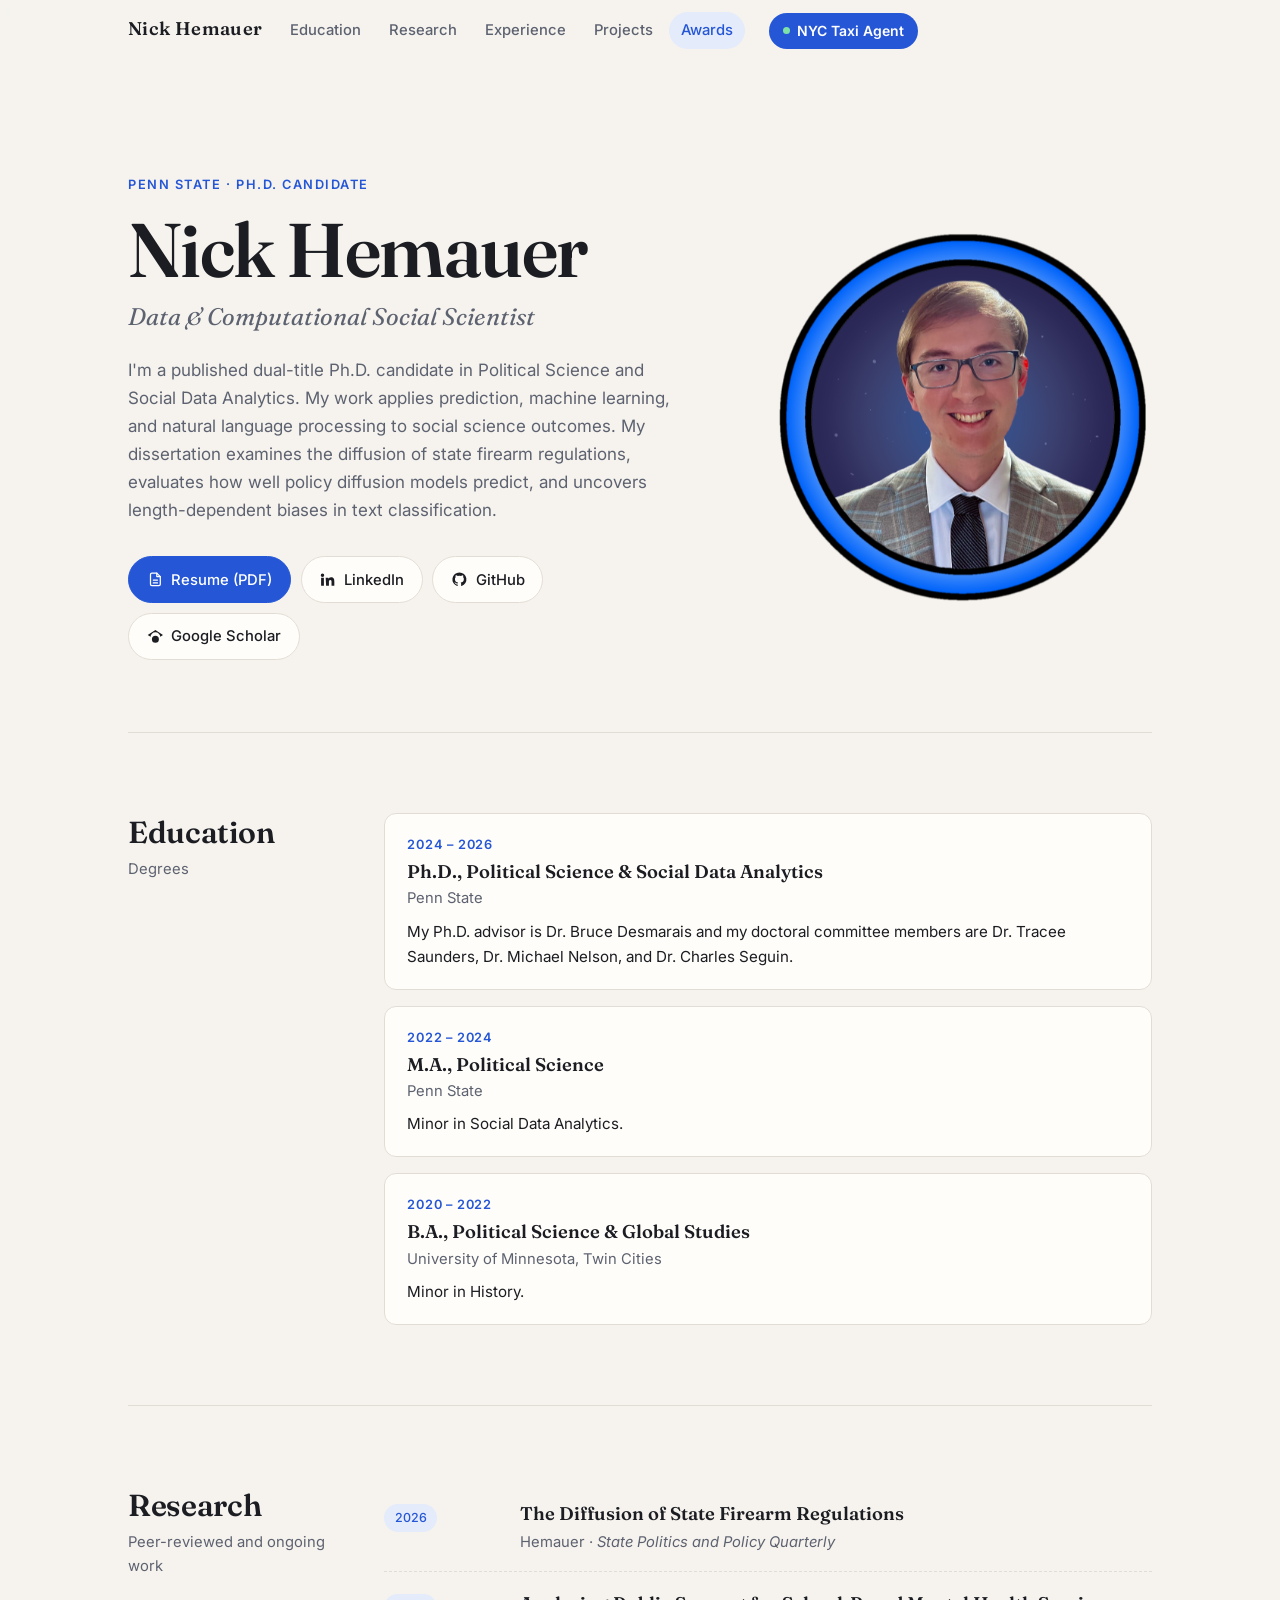
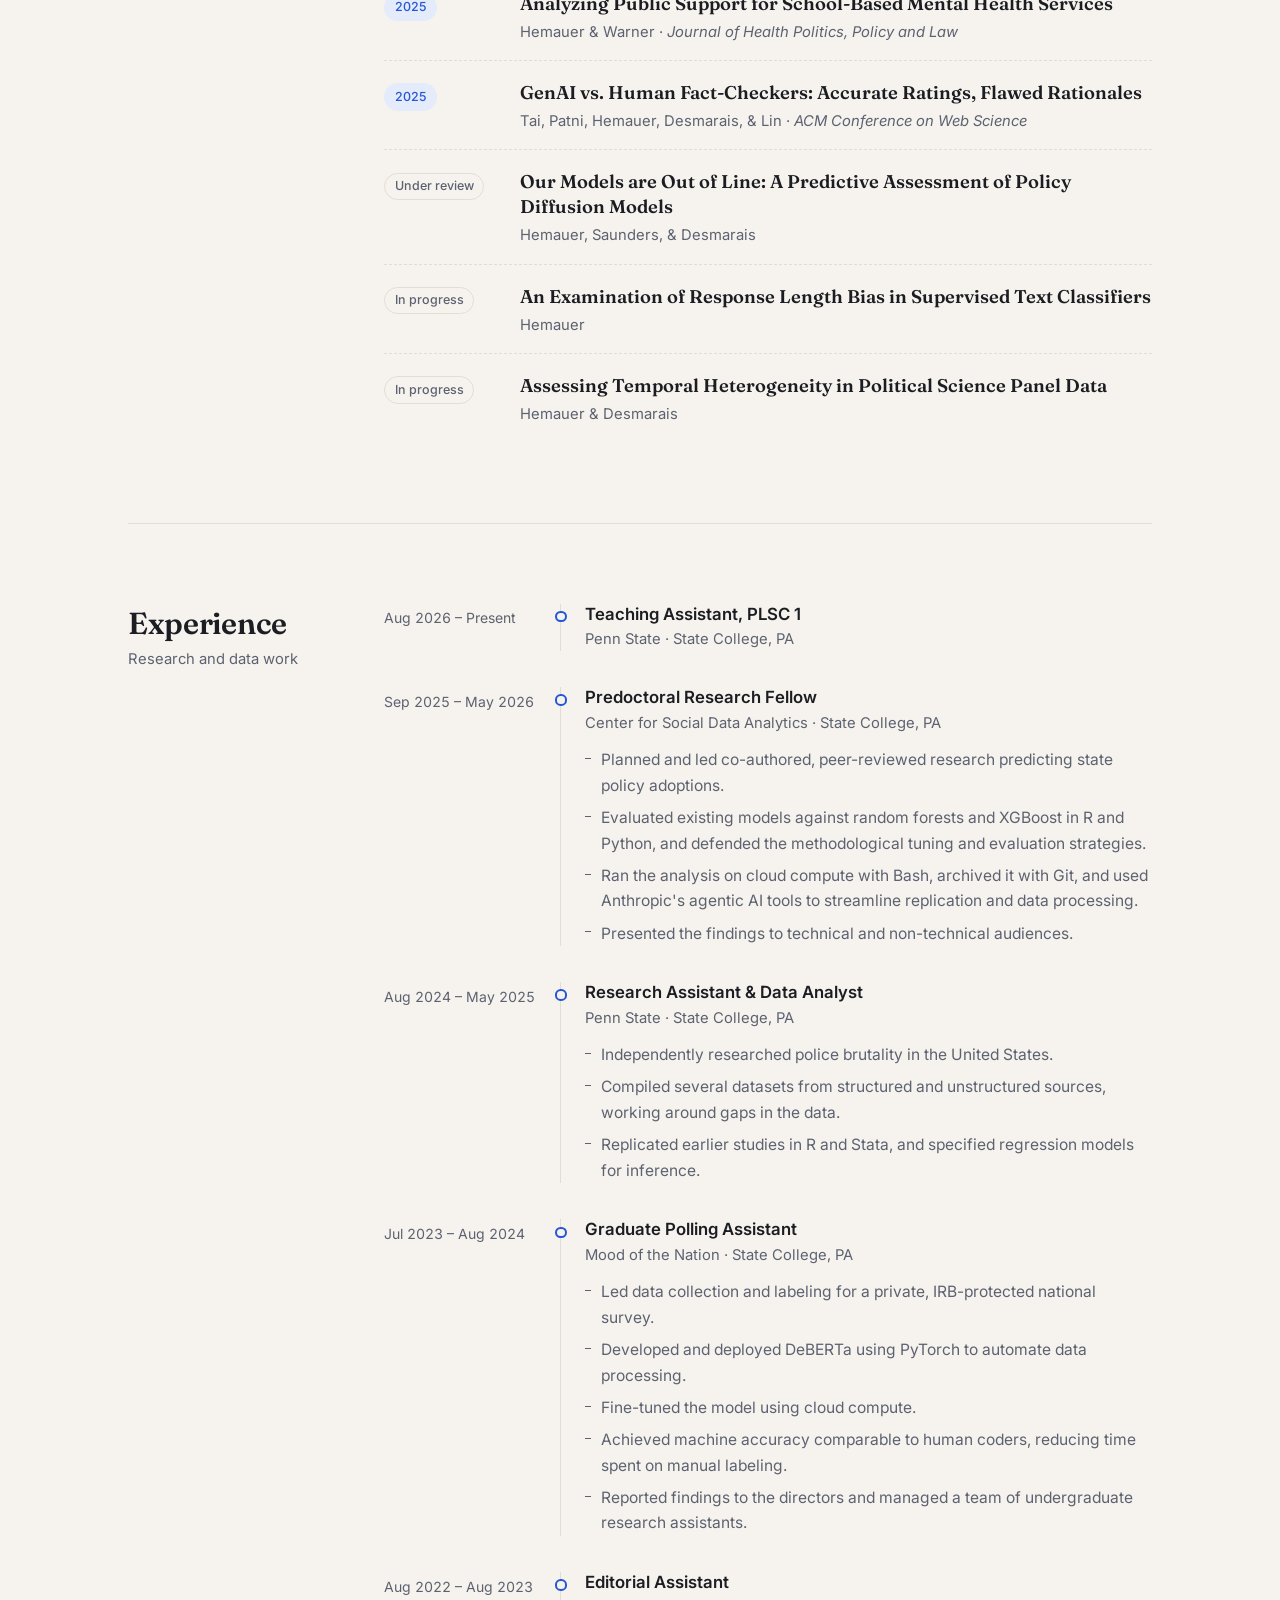
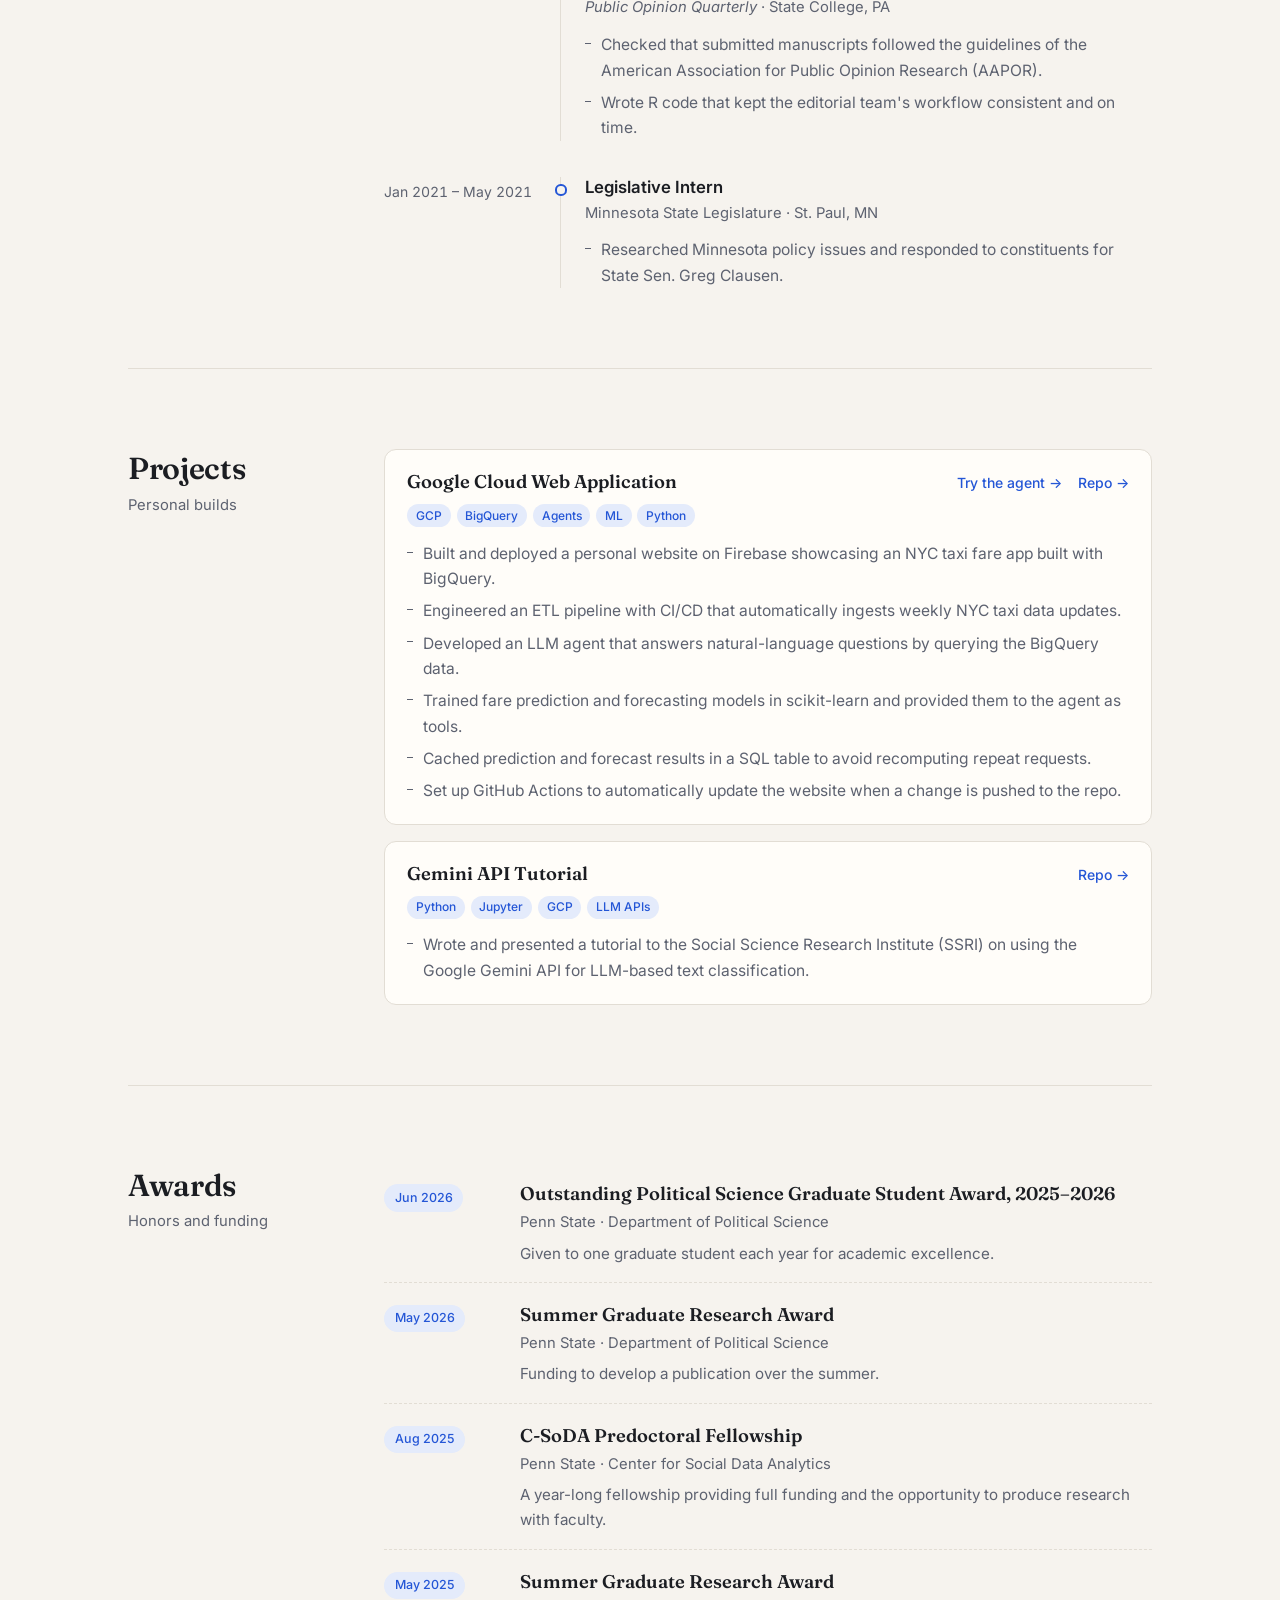
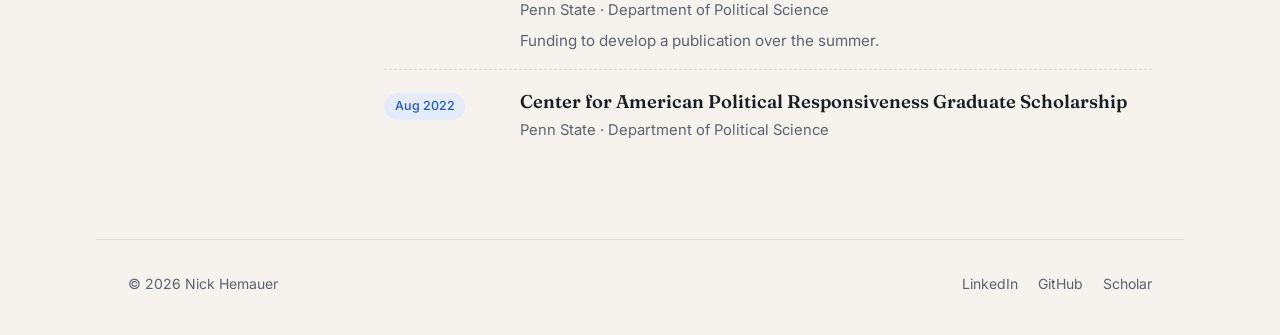
==== commit 0d8c7775: "Shorten the Experience subtitle to "Research and data work" Co-Authored-By: Claude Opus 5.5 <noreply" ====
--- a/index.html
+++ b/index.html
@@ -201,7 +201,7 @@
     <section class="section reveal" id="experience">
       <header class="section-head">
         <h2>Experience</h2>
-        <p>Research, data, and policy work</p>
+        <p>Research and data work</p>
       </header>
       <ol class="timeline">
         <li class="job">
